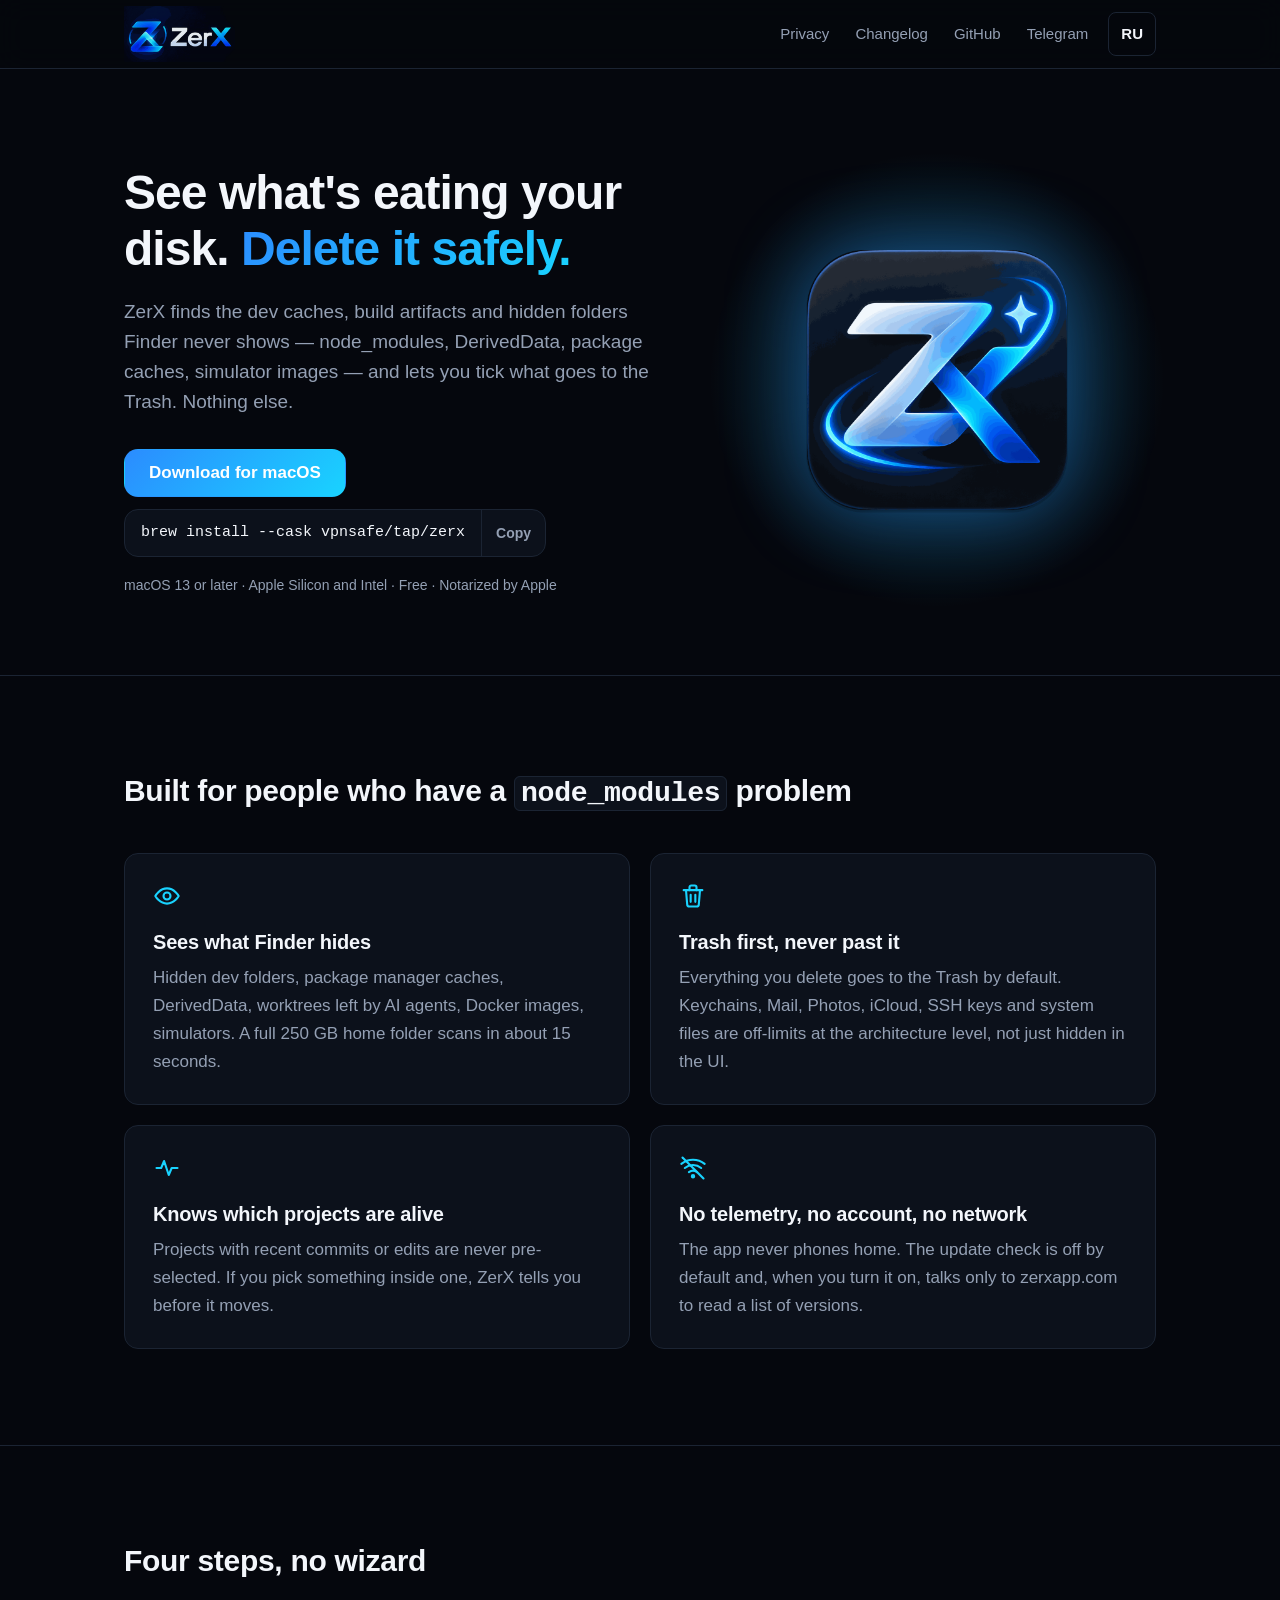
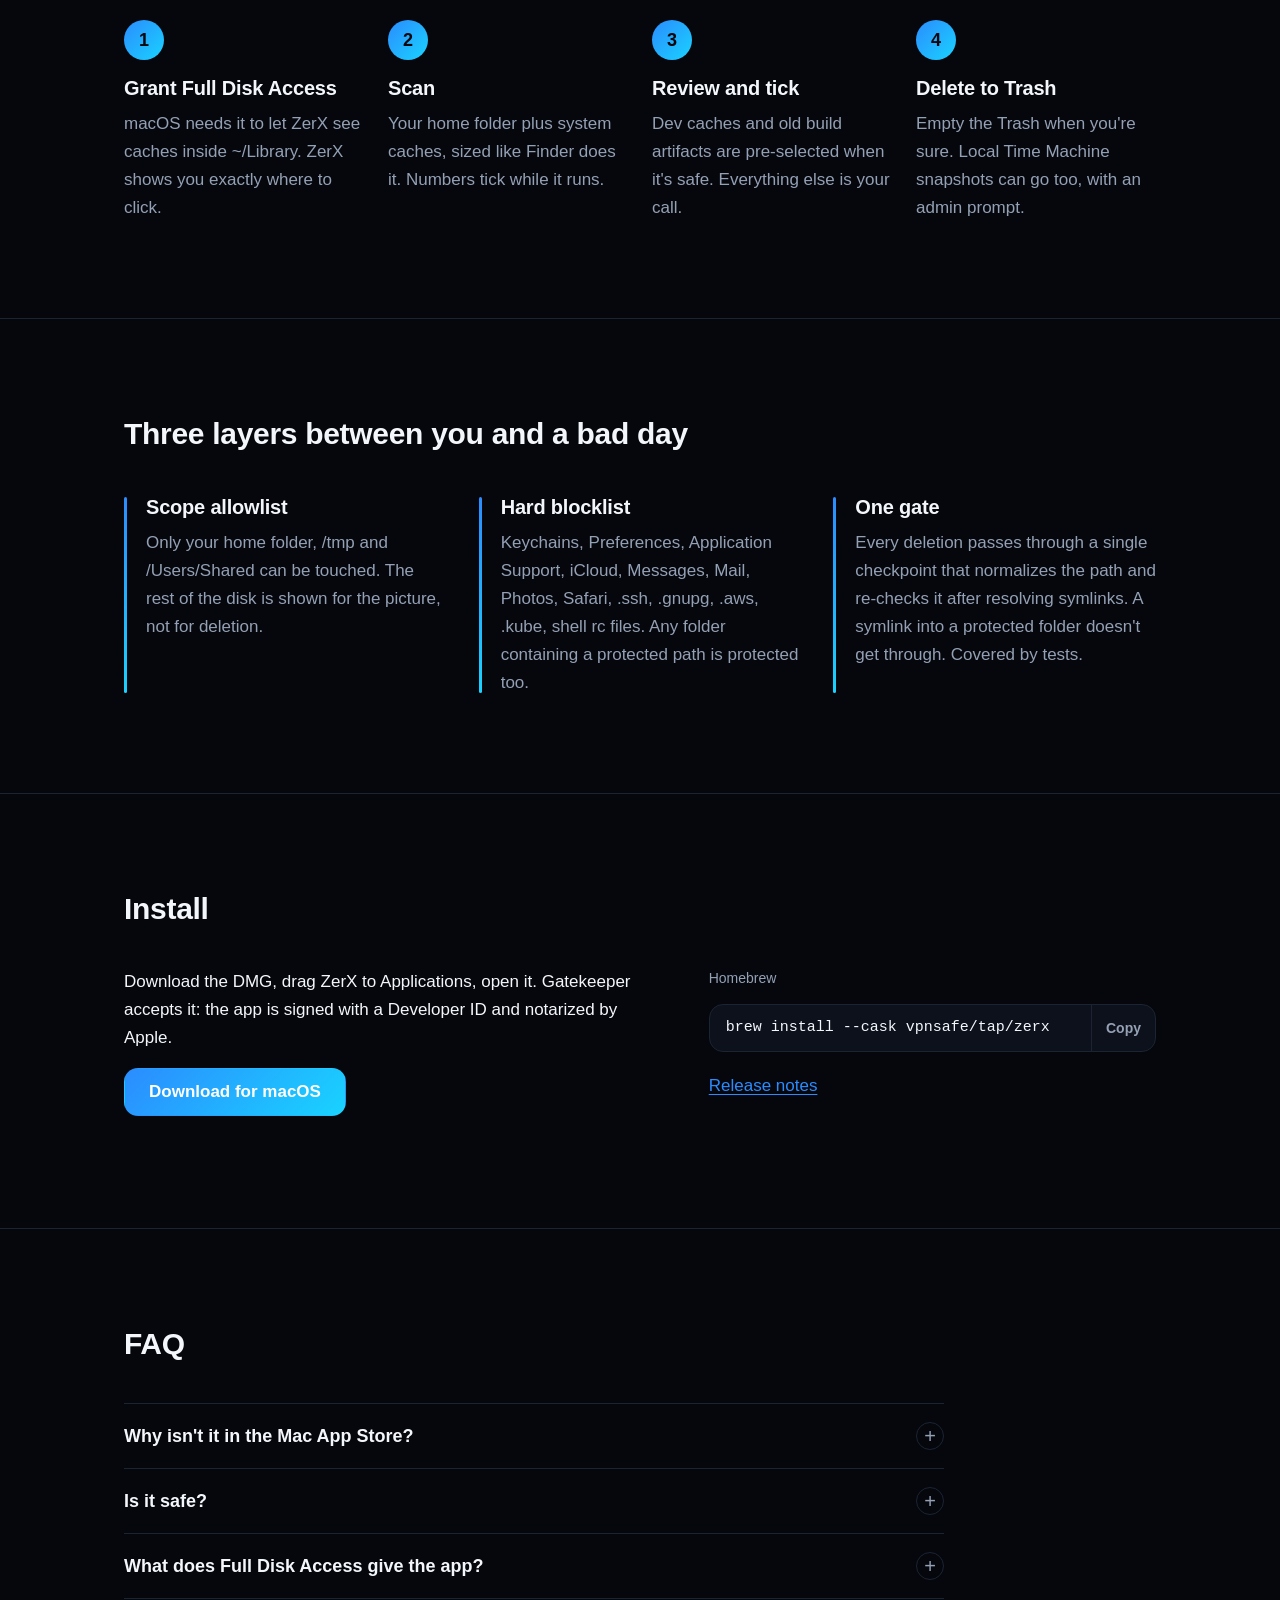
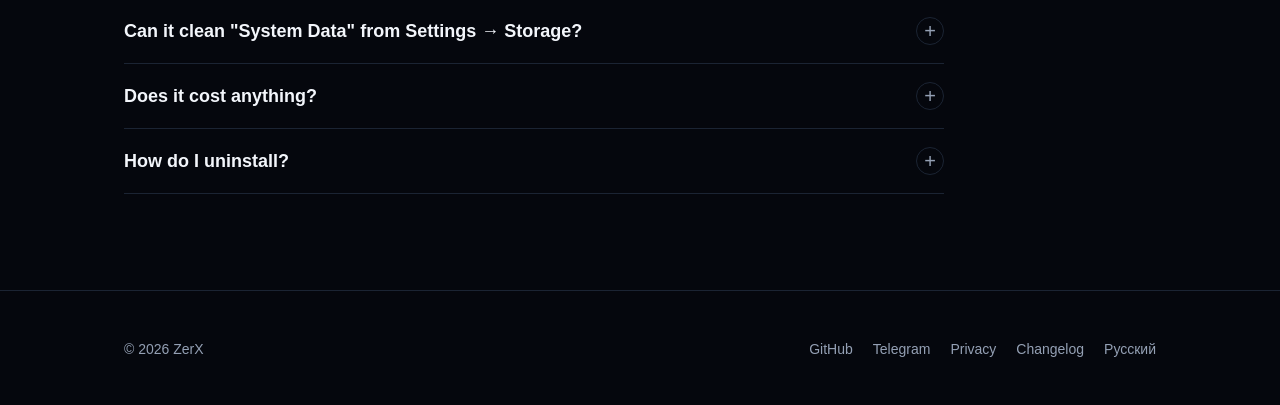
==== index.html @ 390e7503 "site: v1 skeleton per docs/TZ-site.md EN and RU home and privacy pages, changelog, download redirect" ====
<!DOCTYPE html>
<html lang="en">
<head>
<meta charset="utf-8">
<meta name="viewport" content="width=device-width, initial-scale=1">
<meta http-equiv="Content-Security-Policy" content="default-src 'self'; img-src 'self' data:; style-src 'self'; script-src 'self'; object-src 'none'; base-uri 'self'; form-action 'none'">
<title>ZerX — see what's eating your Mac's disk, delete it safely</title>
<meta name="description" content="ZerX finds the dev caches, build artifacts and hidden folders Finder never shows, and lets you tick what goes to the Trash. No telemetry, no account, no network.">
<link rel="canonical" href="https://zerxapp.com/">
<link rel="alternate" hreflang="en" href="https://zerxapp.com/">
<link rel="alternate" hreflang="ru" href="https://zerxapp.com/ru/">
<link rel="alternate" hreflang="x-default" href="https://zerxapp.com/">
<meta property="og:type" content="website">
<meta property="og:site_name" content="ZerX">
<meta property="og:title" content="ZerX — see what's eating your Mac's disk, delete it safely">
<meta property="og:description" content="ZerX finds the dev caches, build artifacts and hidden folders Finder never shows, and lets you tick what goes to the Trash. No telemetry, no account, no network.">
<meta property="og:url" content="https://zerxapp.com/">
<meta property="og:image" content="https://zerxapp.com/assets/og.png">
<meta property="og:image:width" content="1200">
<meta property="og:image:height" content="630">
<meta property="og:image:alt" content="ZerX app icon and the words: See what's eating your disk. Delete it safely.">
<meta property="og:locale" content="en_US">
<meta property="og:locale:alternate" content="ru_RU">
<meta name="twitter:card" content="summary_large_image">
<meta name="twitter:title" content="ZerX — see what's eating your Mac's disk, delete it safely">
<meta name="twitter:description" content="ZerX finds the dev caches, build artifacts and hidden folders Finder never shows, and lets you tick what goes to the Trash. No telemetry, no account, no network.">
<meta name="twitter:image" content="https://zerxapp.com/assets/og.png">
<meta name="theme-color" content="#05070D">
<meta name="color-scheme" content="dark">
<link rel="icon" href="/favicon.ico" sizes="32x32">
<link rel="icon" type="image/png" sizes="32x32" href="/favicon-32.png">
<link rel="icon" type="image/png" sizes="16x16" href="/favicon-16.png">
<link rel="apple-touch-icon" href="/apple-touch-icon.png">
<link rel="stylesheet" href="/assets/style.css">
<script src="/assets/site.js" defer></script>
</head>
<body>
<a class="skip" href="#main">Skip to content</a>

<header class="site-header">
  <div class="container nav-wrap">
    <a class="brand" href="/" aria-label="ZerX home"><img src="/assets/logo.png" width="111" height="56" alt="ZerX"></a>
    <nav class="site-nav" aria-label="Site">
      <ul>
        <li><a href="/privacy/">Privacy</a></li>
        <li><a href="/changelog/">Changelog</a></li>
        <li><a href="https://github.com/VPNsafe/zerx">GitHub</a></li>
        <li><a href="https://t.me/ZerXapp">Telegram</a></li>
        <li><a class="lang" href="/ru/" hreflang="ru" lang="ru">RU</a></li>
      </ul>
    </nav>
  </div>
</header>

<main id="main">

  <section class="hero" aria-labelledby="hero-title">
    <div class="container">
      <div class="hero-grid">
        <div class="hero-copy">
          <h1 id="hero-title">See what's eating your disk. <span class="grad">Delete it safely.</span></h1>
          <p class="sub">ZerX finds the dev caches, build artifacts and hidden folders Finder never shows — node_modules, DerivedData, package caches, simulator images — and lets you tick what goes to the Trash. Nothing else.</p>
          <div class="hero-cta">
            <a class="btn btn-primary" href="/download/">Download for macOS</a>
            <div class="code">
              <pre><code>brew install --cask vpnsafe/tap/zerx</code></pre>
              <button type="button" class="copy" data-copy="brew install --cask vpnsafe/tap/zerx" data-done="Copied" aria-label="Copy the Homebrew command">Copy</button>
            </div>
          </div>
          <p class="caption hero-note">macOS 13 or later · Apple Silicon and Intel · Free · Notarized by Apple</p>
        </div>
        <div class="hero-art">
          <img src="/assets/icon-1024.png" width="320" height="320" fetchpriority="high" alt="ZerX app icon">
        </div>
      </div>
      <figure id="screenshot" hidden>
        <!-- site-dev: when assets/screenshot-overview@2x.png arrives, replace this comment with
             <img src="/assets/screenshot-overview@2x.png" width="1280" height="800" alt="ZerX Overview screen: a bar of what takes up the disk and a list of dev caches ready to be ticked" loading="lazy">
             and remove the hidden attribute from the figure. -->
        <figcaption class="caption">Overview: what takes up the disk and what is safe to remove.</figcaption>
      </figure>
    </div>
  </section>

  <section class="section" id="features" aria-labelledby="features-title">
    <div class="container">
      <h2 id="features-title">Built for people who have a <code>node_modules</code> problem</h2>
      <ul class="cards">
        <li class="card">
          <svg viewBox="0 0 24 24" fill="none" stroke="currentColor" stroke-width="1.8" stroke-linecap="round" stroke-linejoin="round" aria-hidden="true" focusable="false"><path d="M2 12s3.5-6.5 10-6.5S22 12 22 12s-3.5 6.5-10 6.5S2 12 2 12Z"/><circle cx="12" cy="12" r="3"/></svg>
          <h3>Sees what Finder hides</h3>
          <p>Hidden dev folders, package manager caches, DerivedData, worktrees left by AI agents, Docker images, simulators. A full 250 GB home folder scans in about 15 seconds.</p>
        </li>
        <li class="card">
          <svg viewBox="0 0 24 24" fill="none" stroke="currentColor" stroke-width="1.8" stroke-linecap="round" stroke-linejoin="round" aria-hidden="true" focusable="false"><path d="M4 7h16"/><path d="M9 7V4.5A1.5 1.5 0 0 1 10.5 3h3A1.5 1.5 0 0 1 15 4.5V7"/><path d="M6 7l1 12a2 2 0 0 0 2 2h6a2 2 0 0 0 2-2l1-12"/><path d="M10 11v6M14 11v6"/></svg>
          <h3>Trash first, never past it</h3>
          <p>Everything you delete goes to the Trash by default. Keychains, Mail, Photos, iCloud, SSH keys and system files are off-limits at the architecture level, not just hidden in the UI.</p>
        </li>
        <li class="card">
          <svg viewBox="0 0 24 24" fill="none" stroke="currentColor" stroke-width="1.8" stroke-linecap="round" stroke-linejoin="round" aria-hidden="true" focusable="false"><path d="M3 12h4l2.5-6 4 12 2.5-6h5"/></svg>
          <h3>Knows which projects are alive</h3>
          <p>Projects with recent commits or edits are never pre-selected. If you pick something inside one, ZerX tells you before it moves.</p>
        </li>
        <li class="card">
          <svg viewBox="0 0 24 24" fill="none" stroke="currentColor" stroke-width="1.8" stroke-linecap="round" stroke-linejoin="round" aria-hidden="true" focusable="false"><path d="M2 8.5a16 16 0 0 1 20 0"/><path d="M5 12a11 11 0 0 1 14 0"/><path d="M8.5 15.5a6 6 0 0 1 7 0"/><circle cx="12" cy="19" r="1"/><path d="M3 3l18 18"/></svg>
          <h3>No telemetry, no account, no network</h3>
          <p>The app never phones home. The update check is off by default and, when you turn it on, talks only to zerxapp.com to read a list of versions.</p>
        </li>
      </ul>
    </div>
  </section>

  <section class="section" id="how" aria-labelledby="how-title">
    <div class="container">
      <h2 id="how-title">Four steps, no wizard</h2>
      <ol class="steps">
        <li>
          <h3>Grant Full Disk Access</h3>
          <p>macOS needs it to let ZerX see caches inside ~/Library. ZerX shows you exactly where to click.</p>
        </li>
        <li>
          <h3>Scan</h3>
          <p>Your home folder plus system caches, sized like Finder does it. Numbers tick while it runs.</p>
        </li>
        <li>
          <h3>Review and tick</h3>
          <p>Dev caches and old build artifacts are pre-selected when it's safe. Everything else is your call.</p>
        </li>
        <li>
          <h3>Delete to Trash</h3>
          <p>Empty the Trash when you're sure. Local Time Machine snapshots can go too, with an admin prompt.</p>
        </li>
      </ol>
    </div>
  </section>

  <section class="section" id="safety" aria-labelledby="safety-title">
    <div class="container">
      <h2 id="safety-title">Three layers between you and a bad day</h2>
      <ul class="layers">
        <li>
          <h3>Scope allowlist</h3>
          <p>Only your home folder, /tmp and /Users/Shared can be touched. The rest of the disk is shown for the picture, not for deletion.</p>
        </li>
        <li>
          <h3>Hard blocklist</h3>
          <p>Keychains, Preferences, Application Support, iCloud, Messages, Mail, Photos, Safari, .ssh, .gnupg, .aws, .kube, shell rc files. Any folder containing a protected path is protected too.</p>
        </li>
        <li>
          <h3>One gate</h3>
          <p>Every deletion passes through a single checkpoint that normalizes the path and re-checks it after resolving symlinks. A symlink into a protected folder doesn't get through. Covered by tests.</p>
        </li>
      </ul>
    </div>
  </section>

  <section class="section" id="install" aria-labelledby="install-title">
    <div class="container">
      <h2 id="install-title">Install</h2>
      <div class="install-grid">
        <div>
          <p>Download the DMG, drag ZerX to Applications, open it. Gatekeeper accepts it: the app is signed with a Developer ID and notarized by Apple.</p>
          <p><a class="btn btn-primary" href="/download/">Download for macOS</a></p>
        </div>
        <div>
          <p class="caption">Homebrew</p>
          <div class="code">
            <pre><code>brew install --cask vpnsafe/tap/zerx</code></pre>
            <button type="button" class="copy" data-copy="brew install --cask vpnsafe/tap/zerx" data-done="Copied" aria-label="Copy the Homebrew command">Copy</button>
          </div>
          <p class="more"><a href="/changelog/">Release notes</a></p>
        </div>
      </div>
    </div>
  </section>

  <section class="section" id="faq" aria-labelledby="faq-title">
    <div class="container">
      <h2 id="faq-title">FAQ</h2>
      <div class="faq">
        <details>
          <summary>Why isn't it in the Mac App Store?</summary>
          <p>App Store apps run in a sandbox and can't scan or delete across your home folder. ZerX needs Full Disk Access to do its job, so it's distributed directly, signed and notarized by Apple.</p>
        </details>
        <details>
          <summary>Is it safe?</summary>
          <p>Deletion goes to the Trash by default. Personal data and system files are on a blocklist that the deletion layer enforces, and that layer is covered by tests. The source is on GitHub if you want to check.</p>
        </details>
        <details>
          <summary>What does Full Disk Access give the app?</summary>
          <p>Permission to read the folders macOS otherwise hides from apps, such as caches inside ~/Library. ZerX only deletes what you tick.</p>
        </details>
        <details>
          <summary>Can it clean "System Data" from Settings → Storage?</summary>
          <p>It shows what's inside that number — caches, logs, local Time Machine snapshots — and lets you remove the parts that are safe to remove.</p>
        </details>
        <details>
          <summary>Does it cost anything?</summary>
          <p>No. ZerX is free.</p>
        </details>
        <details>
          <summary>How do I uninstall?</summary>
          <p>Drag ZerX.app to the Trash. With Homebrew: <code>brew uninstall --cask --zap zerx</code>.</p>
        </details>
      </div>
    </div>
  </section>

</main>

<footer class="site-footer">
  <div class="container footer-wrap">
    <p>© 2026 ZerX</p>
    <nav aria-label="Footer">
      <ul>
        <li><a href="https://github.com/VPNsafe/zerx">GitHub</a></li>
        <li><a href="https://t.me/ZerXapp">Telegram</a></li>
        <li><a href="/privacy/">Privacy</a></li>
        <li><a href="/changelog/">Changelog</a></li>
        <li><a href="/ru/" hreflang="ru" lang="ru">Русский</a></li>
      </ul>
    </nav>
  </div>
</footer>
</body>
</html>
---- assets/style.css ----
/* ZerX website. Single stylesheet, no build step. Palette and sizes: docs/TZ-site.md §6. */

:root {
  --bg: #05070D;
  --surface: #0C111B;
  --border: #1B2433;
  --text: #F3F6FB;
  --muted: #94A0B4;
  --accent: #2B8CFF;
  --accent-2: #19D3FF;
  --gradient: linear-gradient(135deg, #2B8CFF 0%, #19D3FF 100%);
  --glow: 0 0 40px rgba(43, 140, 255, .35);
  --radius: 14px;
  --font: -apple-system, BlinkMacSystemFont, "SF Pro Text", "Segoe UI", Roboto, Helvetica, Arial, sans-serif;
  --mono: "SF Mono", Menlo, Consolas, monospace;
  --container: 1080px;
  --section: 96px;
  color-scheme: dark;
}

*, *::before, *::after { box-sizing: border-box; }

html {
  background: var(--bg);
  overflow-x: clip;
  -webkit-text-size-adjust: 100%;
  scroll-behavior: smooth;
}

body {
  margin: 0;
  background: var(--bg);
  color: var(--text);
  font: 400 17px/28px var(--font);
}

[hidden] { display: none !important; }

img { max-width: 100%; height: auto; display: block; }

a { color: var(--accent); text-decoration-thickness: 1px; text-underline-offset: 3px; }
a:hover { color: var(--accent-2); }

:focus-visible { outline: 2px solid var(--accent-2); outline-offset: 3px; }
:focus:not(:focus-visible) { outline: none; }

h1, h2, h3 { margin: 0; font-weight: 700; letter-spacing: -0.01em; text-wrap: balance; }
h1 { font-size: 48px; line-height: 56px; letter-spacing: -0.02em; }
h2 { font-size: 30px; line-height: 38px; }
h3 { font-size: 20px; line-height: 28px; font-weight: 600; }
p { margin: 0 0 16px; }
code { font-family: var(--mono); font-size: .94em; }
p code, li code, h2 code { background: var(--surface); border: 1px solid var(--border); border-radius: 6px; padding: 1px 6px; }

.container { max-width: var(--container); margin: 0 auto; padding: 0 24px; }
.muted { color: var(--muted); }
.caption { font-size: 14px; line-height: 20px; color: var(--muted); }
.grad {
  background: var(--gradient);
  -webkit-background-clip: text;
  background-clip: text;
  color: transparent;
}

/* Skip link and visually hidden helper */
.skip {
  position: absolute; left: 16px; top: -100px; z-index: 100;
  padding: 10px 16px; border-radius: 8px;
  background: var(--text); color: var(--bg); font-weight: 600; text-decoration: none;
}
.skip:focus { top: 16px; }
.vh {
  position: absolute; width: 1px; height: 1px; margin: -1px; padding: 0; border: 0;
  overflow: hidden; clip: rect(0 0 0 0); clip-path: inset(50%); white-space: nowrap;
}

/* Header */
.site-header {
  position: sticky; top: 0; z-index: 10;
  border-bottom: 1px solid var(--border);
  background: rgba(5, 7, 13, .86);
  -webkit-backdrop-filter: blur(14px);
  backdrop-filter: blur(14px);
}
.nav-wrap {
  display: flex; align-items: center; justify-content: space-between; gap: 8px 16px; flex-wrap: wrap;
  min-height: 68px; padding-top: 6px; padding-bottom: 6px;
}
.brand { display: inline-flex; align-items: center; min-height: 44px; }
.brand img { width: 111px; height: 56px; }
.site-nav ul { list-style: none; margin: 0; padding: 0; display: flex; flex-wrap: wrap; gap: 0 2px; }
.site-nav a {
  display: inline-flex; align-items: center; min-height: 44px; padding: 0 12px;
  border-radius: 8px; color: var(--muted); font-size: 15px; text-decoration: none;
}
.site-nav a:hover { color: var(--text); }
.site-nav .lang { margin-left: 6px; border: 1px solid var(--border); color: var(--text); font-weight: 600; }
.site-nav .lang:hover { border-color: var(--accent); }

/* Buttons */
.btn {
  display: inline-flex; align-items: center; justify-content: center; gap: 8px;
  min-height: 48px; padding: 0 24px; border-radius: var(--radius); border: 1px solid transparent;
  font: 600 17px/24px var(--font); text-decoration: none; white-space: nowrap;
  transition: box-shadow .2s ease, transform .2s ease, border-color .2s ease;
}
.btn-primary { background: var(--gradient); color: #fff; }
.btn-primary:hover { color: #fff; box-shadow: var(--glow); transform: translateY(-1px); }
.btn-secondary { background: var(--surface); border-color: var(--border); color: var(--text); }
.btn-secondary:hover { color: var(--text); border-color: var(--accent); }

/* Code block with optional Copy button (button appears only when JS is running) */
.code {
  display: flex; align-items: stretch; min-width: 0; max-width: 100%;
  background: var(--surface); border: 1px solid var(--border); border-radius: var(--radius); overflow: hidden;
}
.code pre {
  flex: 1 1 auto; min-width: 0; margin: 0; padding: 11px 16px;
  overflow-x: auto; white-space: pre; font: 15px/24px var(--mono);
}
.code code { font: inherit; }
.copy { display: none; }
.js .copy {
  display: inline-flex; align-items: center; flex: 0 0 auto; min-width: 44px; padding: 0 14px;
  border: 0; border-left: 1px solid var(--border); background: transparent;
  color: var(--muted); font: 600 14px/20px var(--font); cursor: pointer;
}
.copy:hover { color: var(--text); background: rgba(43, 140, 255, .12); }
.copy.is-done { color: var(--accent-2); }

/* Hero */
.hero { position: relative; overflow: hidden; padding: 72px 0 64px; }
.hero-grid { display: grid; grid-template-columns: minmax(0, 1fr); gap: 40px; align-items: center; }
.hero-copy { min-width: 0; }
.hero h1 { margin-bottom: 20px; }
.hero .sub { font-size: 19px; line-height: 30px; color: var(--muted); max-width: 580px; margin-bottom: 32px; }
.hero-cta { display: flex; flex-wrap: wrap; gap: 12px; align-items: center; }
.hero-cta .code { flex: 0 1 auto; }
.hero-note { margin: 18px 0 0; }
.hero-art { position: relative; display: flex; justify-content: center; order: -1; }
.hero-art::before {
  content: ""; position: absolute; left: 50%; top: 50%; width: 460px; height: 460px;
  transform: translate(-50%, -50%);
  background: radial-gradient(circle, rgba(43, 140, 255, .38) 0%, rgba(25, 211, 255, .12) 42%, rgba(5, 7, 13, 0) 70%);
  pointer-events: none;
  animation: pulse 7s ease-in-out infinite;
}
.hero-art img {
  position: relative; width: 160px; height: 160px;
  filter: drop-shadow(0 0 40px rgba(43, 140, 255, .45));
}
@keyframes pulse {
  0%, 100% { opacity: .75; transform: translate(-50%, -50%) scale(1); }
  50% { opacity: 1; transform: translate(-50%, -50%) scale(1.08); }
}
#screenshot { margin: 56px 0 0; }
#screenshot img { border: 1px solid var(--border); border-radius: var(--radius); box-shadow: var(--glow); }
#screenshot figcaption { margin-top: 12px; }

/* Sections */
.section { padding: var(--section) 0; border-top: 1px solid var(--border); }
.section > .container > h2 { margin-bottom: 40px; max-width: 760px; }

.cards, .steps, .layers { list-style: none; margin: 0; padding: 0; display: grid; gap: 20px; grid-template-columns: minmax(0, 1fr); }
.cards > li, .steps > li, .layers > li { min-width: 0; }

.card { background: var(--surface); border: 1px solid var(--border); border-radius: var(--radius); padding: 28px; }
.card svg { display: block; width: 28px; height: 28px; margin-bottom: 18px; color: var(--accent-2); }
.card h3 { margin-bottom: 8px; }
.card p { margin: 0; color: var(--muted); }

.steps { counter-reset: step; gap: 28px 24px; }
.steps > li { counter-increment: step; }
.steps > li::before {
  content: counter(step);
  display: inline-flex; align-items: center; justify-content: center;
  width: 40px; height: 40px; border-radius: 50%;
  background: var(--gradient); color: var(--bg); font-weight: 700; font-size: 18px;
}
.steps h3 { margin: 14px 0 8px; }
.steps p { margin: 0; color: var(--muted); }

.layers > li { position: relative; padding-left: 22px; }
.layers > li::before {
  content: ""; position: absolute; left: 0; top: 4px; bottom: 4px; width: 3px; border-radius: 2px;
  background: var(--gradient);
}
.layers h3 { margin-bottom: 8px; }
.layers p { margin: 0; color: var(--muted); }

.install-grid { display: grid; grid-template-columns: minmax(0, 1fr); gap: 32px; align-items: start; }
.install-grid p { max-width: 620px; }
.install-grid .code { max-width: 520px; }
.install-grid .more { margin-top: 20px; }

/* FAQ */
.faq { border-top: 1px solid var(--border); max-width: 820px; }
.faq details { border-bottom: 1px solid var(--border); }
.faq summary {
  display: flex; justify-content: space-between; align-items: center; gap: 16px;
  min-height: 44px; padding: 18px 0; cursor: pointer; list-style: none;
  font-weight: 600; font-size: 18px; line-height: 28px;
}
.faq summary::-webkit-details-marker { display: none; }
.faq summary::after {
  content: "+"; flex: 0 0 auto; display: inline-flex; align-items: center; justify-content: center;
  width: 28px; height: 28px; border-radius: 50%; border: 1px solid var(--border);
  color: var(--muted); font-weight: 400; font-size: 20px; line-height: 1;
  transition: transform .2s ease;
}
.faq details[open] summary::after { transform: rotate(45deg); }
.faq details p { margin: 0 0 22px; color: var(--muted); max-width: 720px; }

/* Text pages: privacy, changelog */
.page { padding: 64px 0 var(--section); }
.prose { max-width: 720px; }
.prose h1 { margin-bottom: 8px; }
.prose .meta { margin-bottom: 40px; }
.prose h2 { font-size: 24px; line-height: 32px; margin: 40px 0 12px; }
.prose ul { padding-left: 22px; margin: 0 0 16px; }
.prose li { margin-bottom: 6px; }

/* Centered pages: 404, download */
.center { padding: 120px 0; text-align: center; }
.center h1 { margin-bottom: 16px; }
.center p { color: var(--muted); max-width: 520px; margin: 0 auto 16px; }
.center .actions { display: flex; flex-wrap: wrap; justify-content: center; gap: 12px; margin-top: 28px; }

/* Footer */
.site-footer { border-top: 1px solid var(--border); padding: 36px 0; color: var(--muted); font-size: 14px; line-height: 20px; }
.footer-wrap { display: flex; flex-wrap: wrap; justify-content: space-between; align-items: center; gap: 12px 24px; }
.site-footer p { margin: 0; }
.site-footer ul { list-style: none; margin: 0 -8px; padding: 0; display: flex; flex-wrap: wrap; gap: 0 4px; }
.site-footer a { display: inline-flex; align-items: center; min-height: 44px; padding: 0 8px; color: var(--muted); text-decoration: none; }
.site-footer a:hover { color: var(--text); }

/* Responsive */
@media (max-width: 767px) {
  :root { --section: 56px; }
  h1 { font-size: 34px; line-height: 40px; }
  h2 { font-size: 26px; line-height: 34px; }
  .hero { padding: 40px 0 48px; }
  .hero .sub { font-size: 17px; line-height: 28px; }
  .hero-cta .btn, .hero-cta .code { width: 100%; }
  .hero-art::before { width: 340px; height: 340px; }
}
@media (max-width: 599px) {
  .site-nav { width: 100%; }
  .site-nav ul { margin-left: -12px; }
}
@media (min-width: 768px) {
  .hero { padding: var(--section) 0 80px; }
  .hero-grid { grid-template-columns: minmax(0, 1.25fr) minmax(0, 1fr); gap: 48px; }
  .hero-art { order: 0; }
  .hero-art img { width: 320px; height: 320px; }
  .cards { grid-template-columns: repeat(2, minmax(0, 1fr)); }
  .steps { grid-template-columns: repeat(2, minmax(0, 1fr)); }
  .layers { grid-template-columns: repeat(3, minmax(0, 1fr)); gap: 32px; }
  .install-grid { grid-template-columns: minmax(0, 1.2fr) minmax(0, 1fr); gap: 48px; }
}
@media (min-width: 1080px) {
  .steps { grid-template-columns: repeat(4, minmax(0, 1fr)); }
}
@media (prefers-reduced-motion: reduce) {
  html { scroll-behavior: auto; }
  .hero-art::before { animation: none; }
  .btn, .faq summary::after, .copy { transition: none; }
  .btn-primary:hover { transform: none; }
}
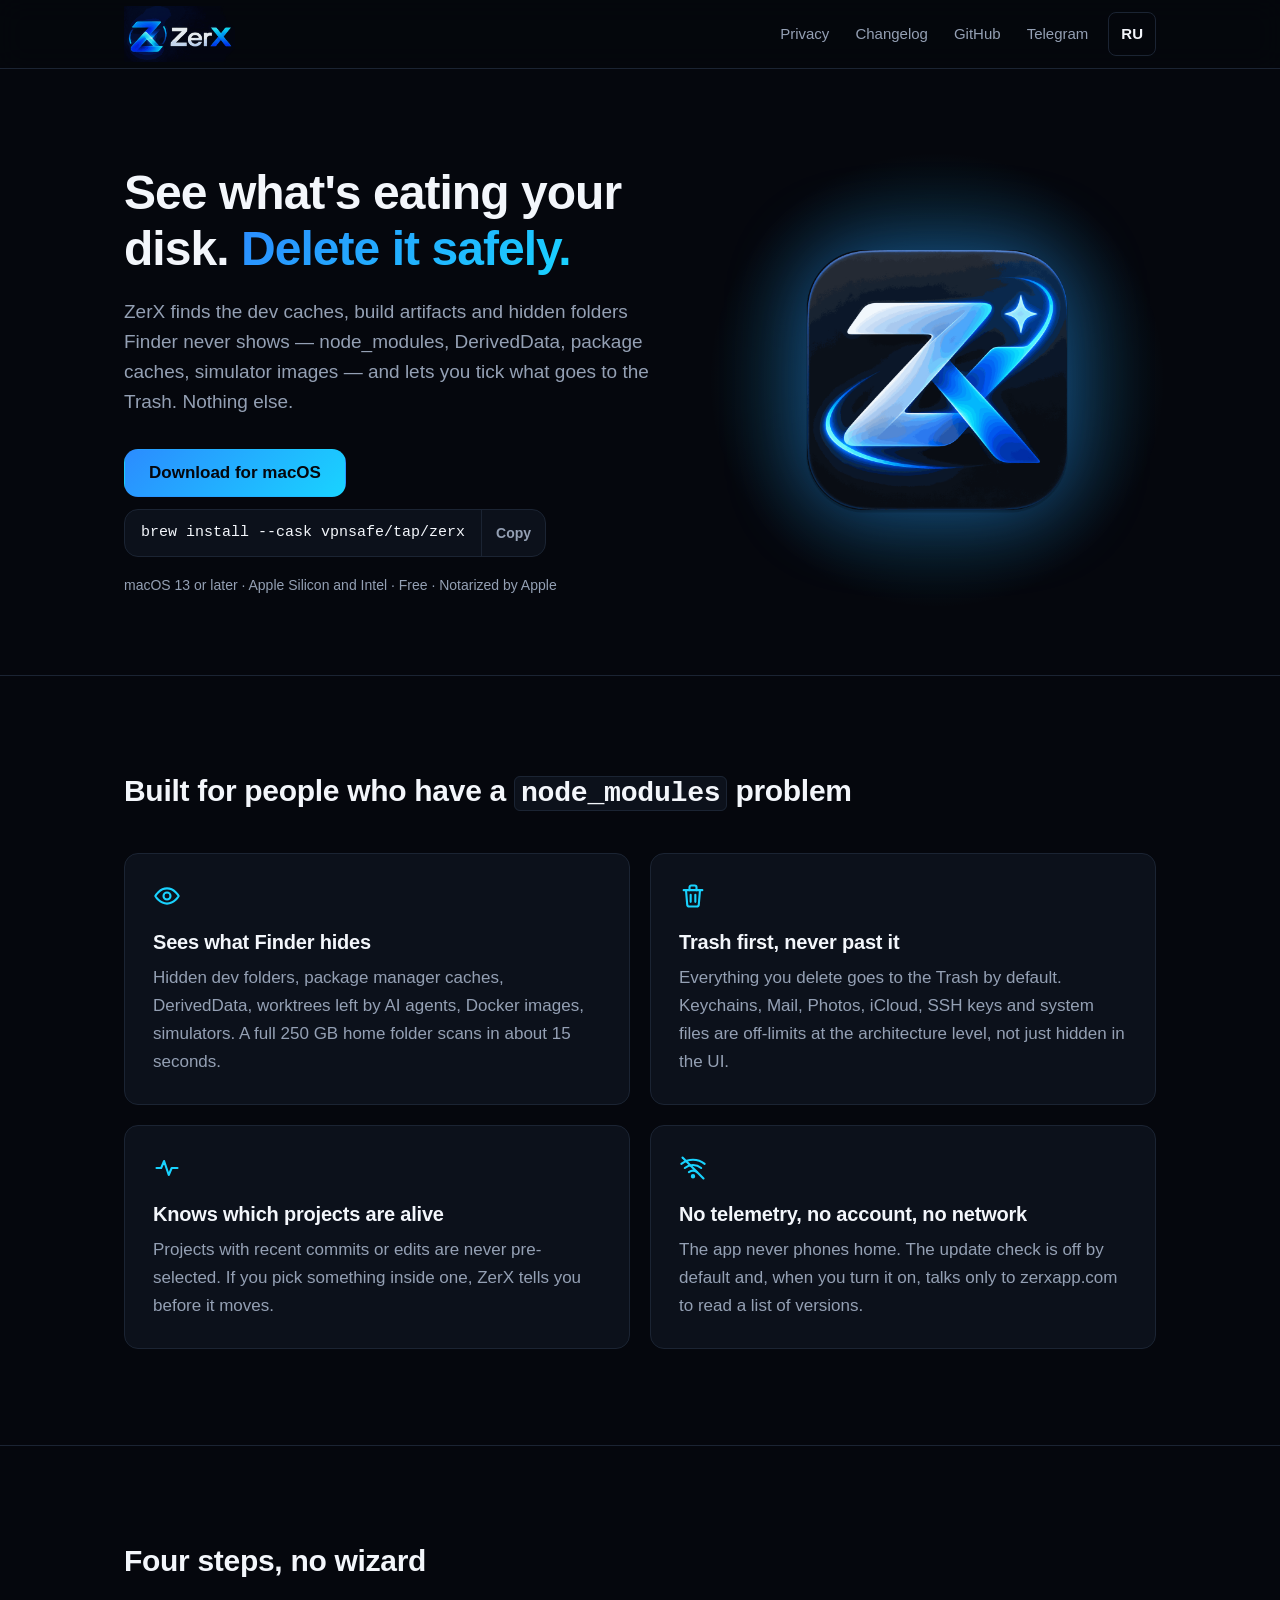
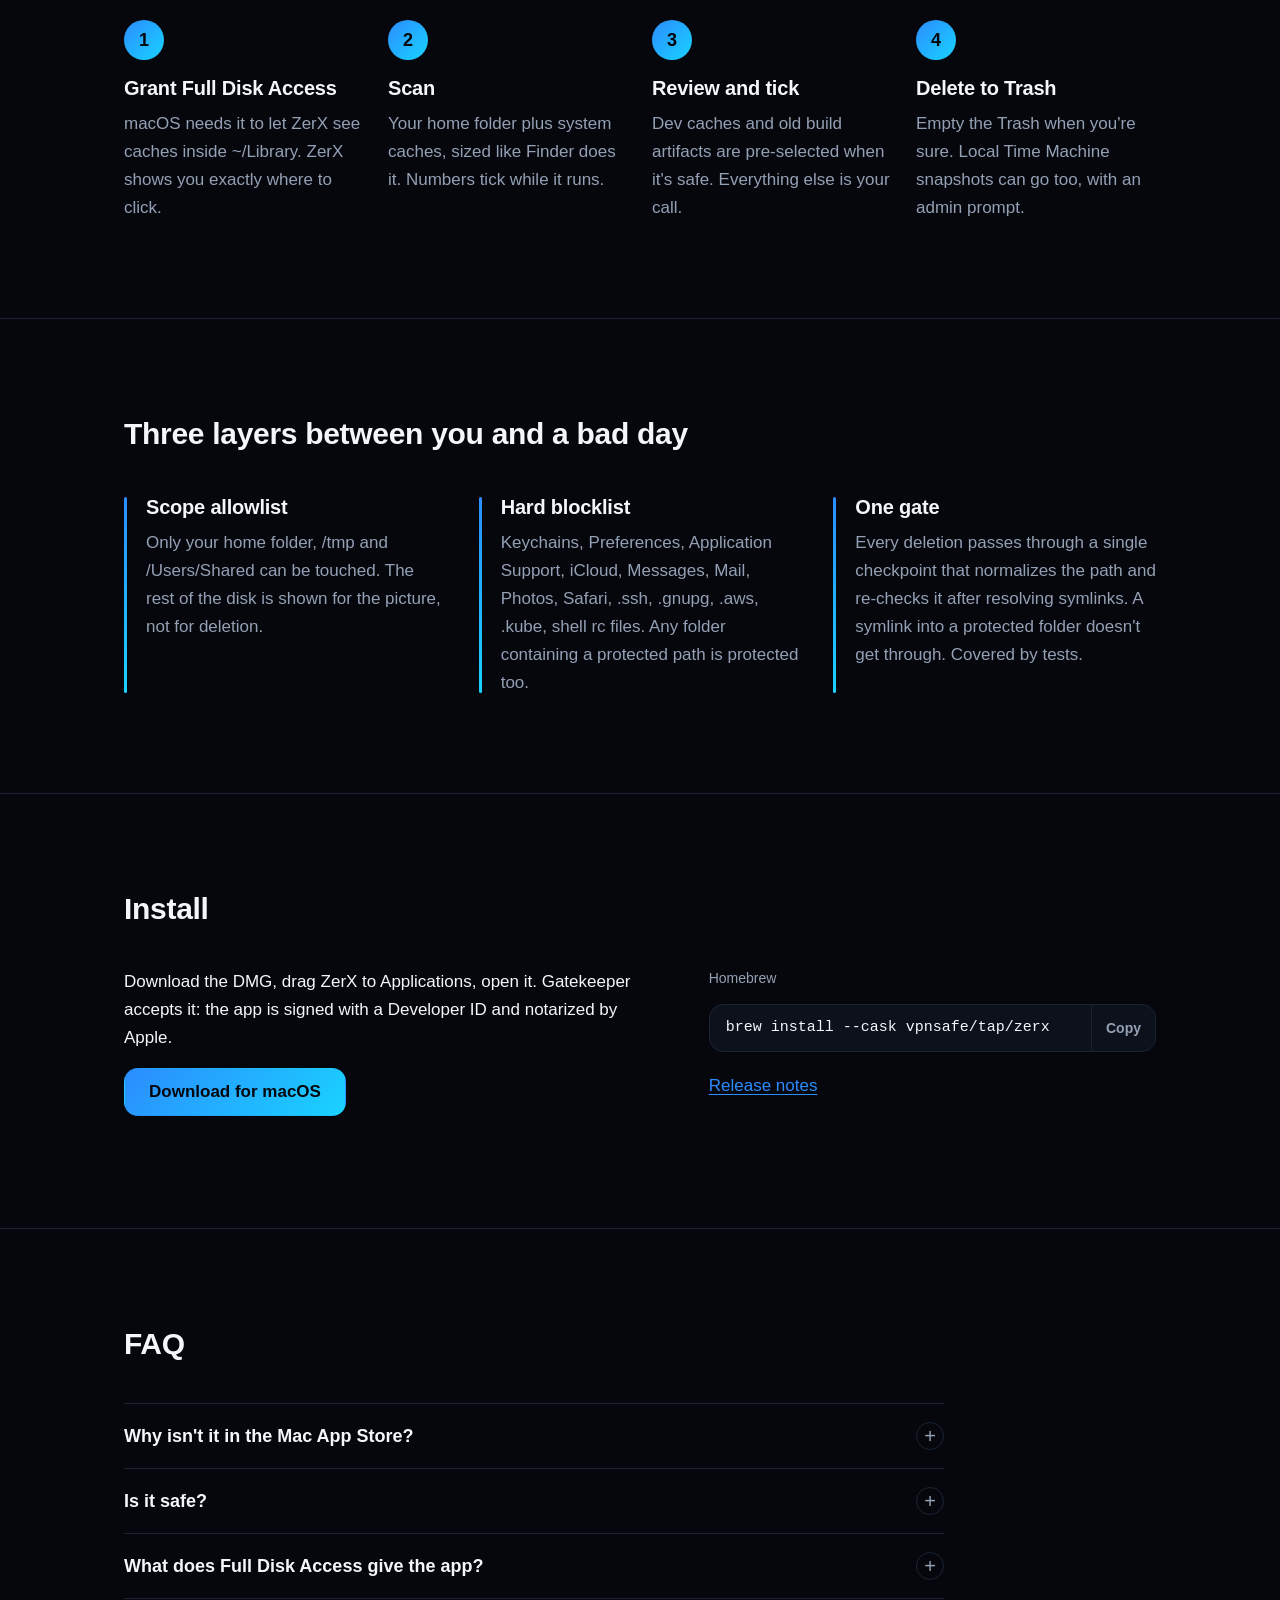
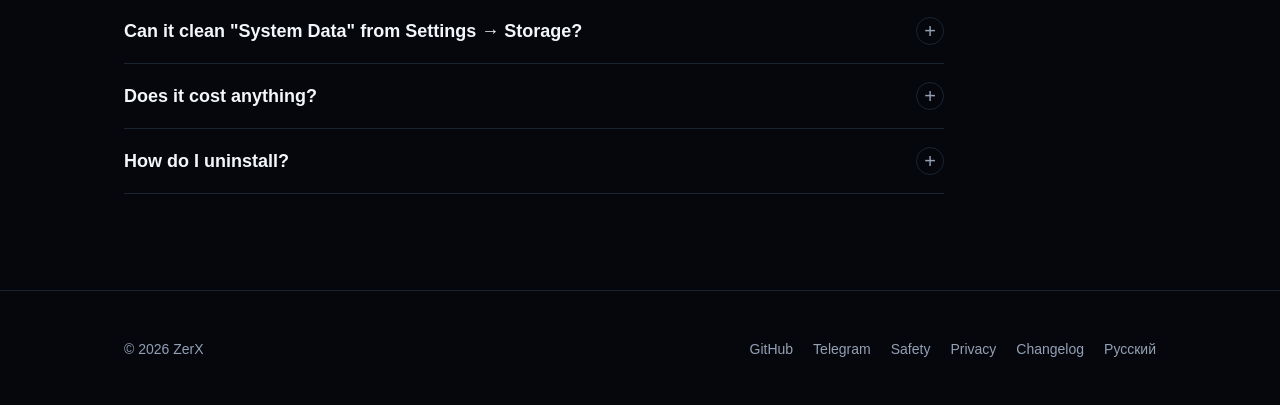
==== commit 870c1f55: "site: closed-source links, Safety page, FAQ and privacy per TZ-site 1.2 All GitHub links point at VP" ====
--- a/index.html
+++ b/index.html
@@ -44,7 +44,7 @@
       <ul>
         <li><a href="/privacy/">Privacy</a></li>
         <li><a href="/changelog/">Changelog</a></li>
-        <li><a href="https://github.com/VPNsafe/zerx">GitHub</a></li>
+        <li><a href="https://github.com/VPNsafe/zerx-releases">GitHub</a></li>
         <li><a href="https://t.me/ZerXapp">Telegram</a></li>
         <li><a class="lang" href="/ru/" hreflang="ru" lang="ru">RU</a></li>
       </ul>
@@ -184,7 +184,7 @@
         </details>
         <details>
           <summary>Is it safe?</summary>
-          <p>Deletion goes to the Trash by default. Personal data and system files are on a blocklist that the deletion layer enforces, and that layer is covered by tests. The source is on GitHub if you want to check.</p>
+          <p>Deletion goes to the Trash by default. Personal data and system files are on a blocklist that the deletion layer enforces, and that layer is covered by tests. The full list of protected folders is on the <a href="/safety/">Safety page</a>.</p>
         </details>
         <details>
           <summary>What does Full Disk Access give the app?</summary>
@@ -196,7 +196,7 @@
         </details>
         <details>
           <summary>Does it cost anything?</summary>
-          <p>No. ZerX is free.</p>
+          <p>ZerX 0.x is free.</p>
         </details>
         <details>
           <summary>How do I uninstall?</summary>
@@ -213,8 +213,9 @@
     <p>© 2026 ZerX</p>
     <nav aria-label="Footer">
       <ul>
-        <li><a href="https://github.com/VPNsafe/zerx">GitHub</a></li>
+        <li><a href="https://github.com/VPNsafe/zerx-releases">GitHub</a></li>
         <li><a href="https://t.me/ZerXapp">Telegram</a></li>
+        <li><a href="/safety/">Safety</a></li>
         <li><a href="/privacy/">Privacy</a></li>
         <li><a href="/changelog/">Changelog</a></li>
         <li><a href="/ru/" hreflang="ru" lang="ru">Русский</a></li>
--- a/assets/style.css
+++ b/assets/style.css
@@ -104,8 +104,8 @@
   font: 600 17px/24px var(--font); text-decoration: none; white-space: nowrap;
   transition: box-shadow .2s ease, transform .2s ease, border-color .2s ease;
 }
-.btn-primary { background: var(--gradient); color: #fff; }
-.btn-primary:hover { color: #fff; box-shadow: var(--glow); transform: translateY(-1px); }
+.btn-primary { background: var(--gradient); color: var(--bg); }
+.btn-primary:hover { color: var(--bg); box-shadow: var(--glow); transform: translateY(-1px); }
 .btn-secondary { background: var(--surface); border-color: var(--border); color: var(--text); }
 .btn-secondary:hover { color: var(--text); border-color: var(--accent); }
 
@@ -224,7 +224,7 @@
 .center { padding: 120px 0; text-align: center; }
 .center h1 { margin-bottom: 16px; }
 .center p { color: var(--muted); max-width: 520px; margin: 0 auto 16px; }
-.center .actions { display: flex; flex-wrap: wrap; justify-content: center; gap: 12px; margin-top: 28px; }
+.center .actions { display: flex; flex-wrap: wrap; justify-content: center; gap: 12px; margin: 28px 0; }
 
 /* Footer */
 .site-footer { border-top: 1px solid var(--border); padding: 36px 0; color: var(--muted); font-size: 14px; line-height: 20px; }
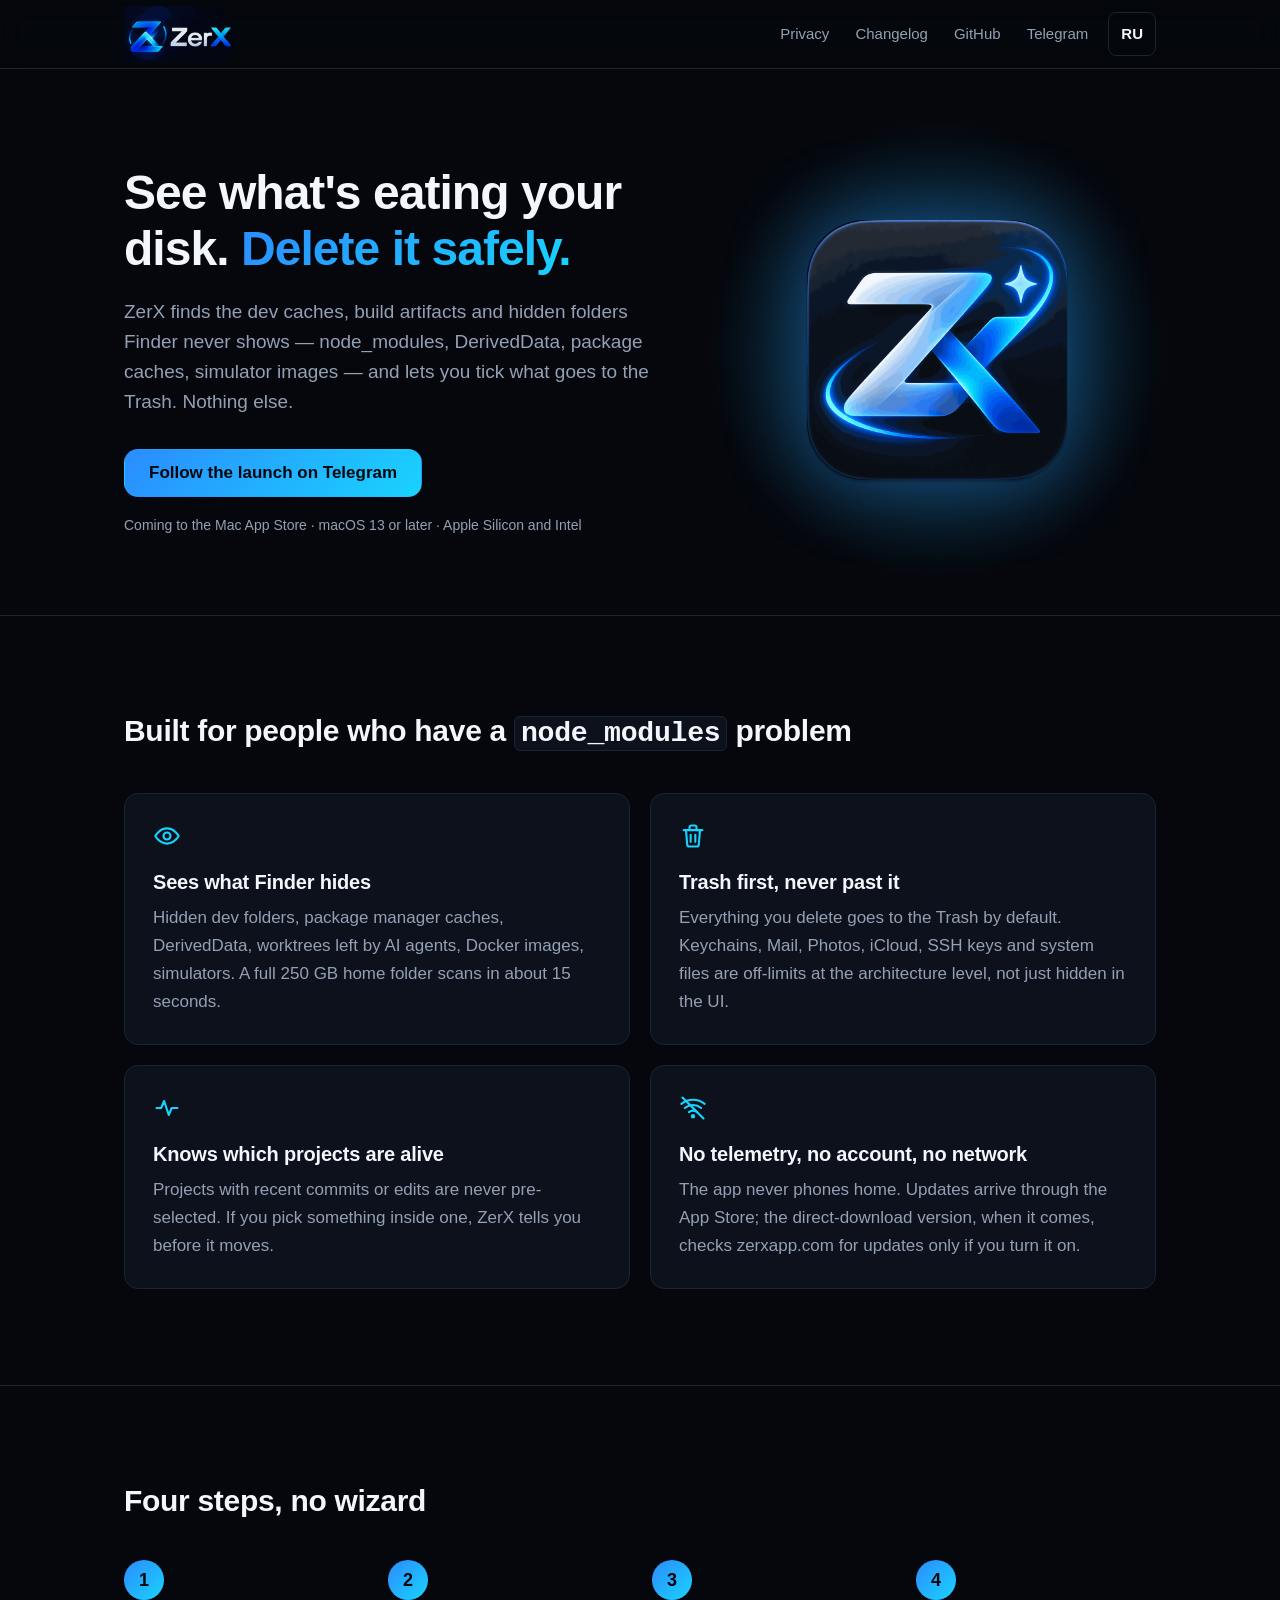
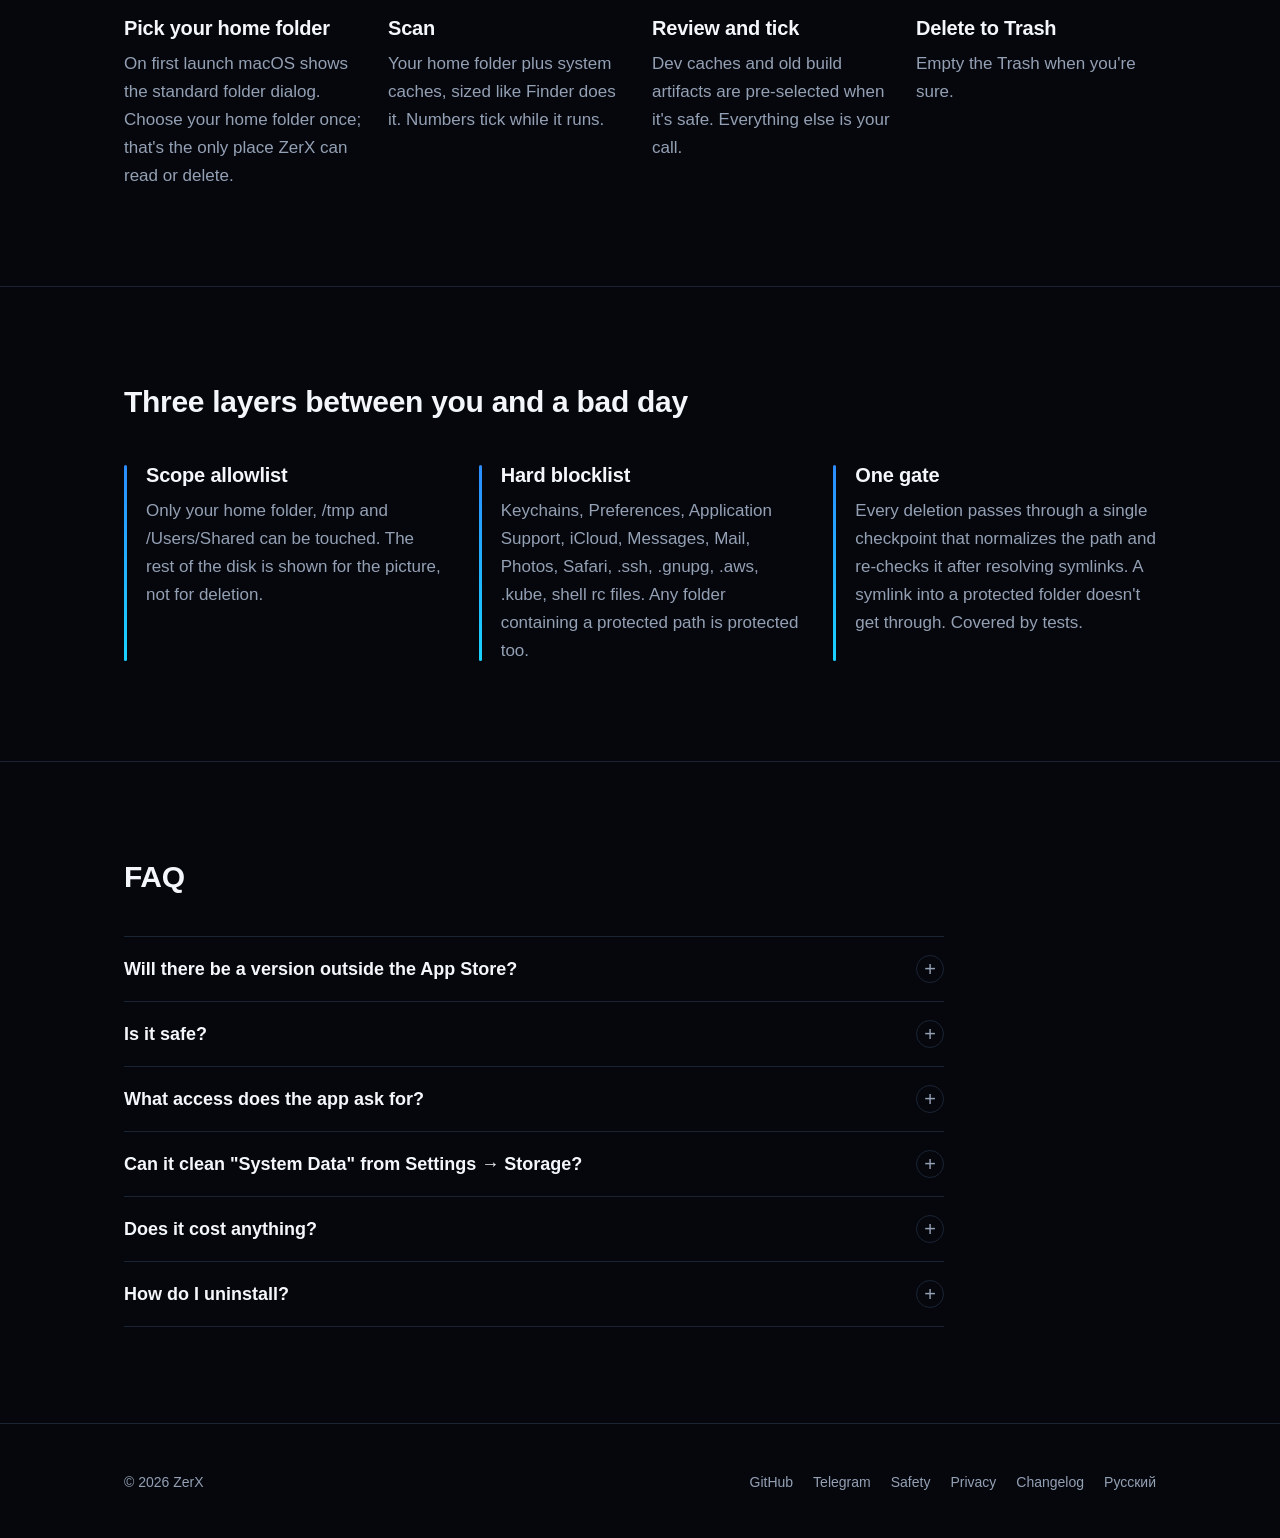
==== commit aa5032a7: "site: App Store first, pre-launch (TZ-site 1.3) Hero points at the Telegram channel with "Coming to " ====
--- a/index.html
+++ b/index.html
@@ -32,7 +32,6 @@
 <link rel="icon" type="image/png" sizes="16x16" href="/favicon-16.png">
 <link rel="apple-touch-icon" href="/apple-touch-icon.png">
 <link rel="stylesheet" href="/assets/style.css">
-<script src="/assets/site.js" defer></script>
 </head>
 <body>
 <a class="skip" href="#main">Skip to content</a>
@@ -61,13 +60,9 @@
           <h1 id="hero-title">See what's eating your disk. <span class="grad">Delete it safely.</span></h1>
           <p class="sub">ZerX finds the dev caches, build artifacts and hidden folders Finder never shows — node_modules, DerivedData, package caches, simulator images — and lets you tick what goes to the Trash. Nothing else.</p>
           <div class="hero-cta">
-            <a class="btn btn-primary" href="/download/">Download for macOS</a>
-            <div class="code">
-              <pre><code>brew install --cask vpnsafe/tap/zerx</code></pre>
-              <button type="button" class="copy" data-copy="brew install --cask vpnsafe/tap/zerx" data-done="Copied" aria-label="Copy the Homebrew command">Copy</button>
-            </div>
+            <a class="btn btn-primary" href="https://t.me/ZerXapp">Follow the launch on Telegram</a>
           </div>
-          <p class="caption hero-note">macOS 13 or later · Apple Silicon and Intel · Free · Notarized by Apple</p>
+          <p class="caption hero-note">Coming to the Mac App Store · macOS 13 or later · Apple Silicon and Intel</p>
         </div>
         <div class="hero-art">
           <img src="/assets/icon-1024.png" width="320" height="320" fetchpriority="high" alt="ZerX app icon">
@@ -104,7 +99,7 @@
         <li class="card">
           <svg viewBox="0 0 24 24" fill="none" stroke="currentColor" stroke-width="1.8" stroke-linecap="round" stroke-linejoin="round" aria-hidden="true" focusable="false"><path d="M2 8.5a16 16 0 0 1 20 0"/><path d="M5 12a11 11 0 0 1 14 0"/><path d="M8.5 15.5a6 6 0 0 1 7 0"/><circle cx="12" cy="19" r="1"/><path d="M3 3l18 18"/></svg>
           <h3>No telemetry, no account, no network</h3>
-          <p>The app never phones home. The update check is off by default and, when you turn it on, talks only to zerxapp.com to read a list of versions.</p>
+          <p>The app never phones home. Updates arrive through the App Store; the direct-download version, when it comes, checks zerxapp.com for updates only if you turn it on.</p>
         </li>
       </ul>
     </div>
@@ -115,8 +110,8 @@
       <h2 id="how-title">Four steps, no wizard</h2>
       <ol class="steps">
         <li>
-          <h3>Grant Full Disk Access</h3>
-          <p>macOS needs it to let ZerX see caches inside ~/Library. ZerX shows you exactly where to click.</p>
+          <h3>Pick your home folder</h3>
+          <p>On first launch macOS shows the standard folder dialog. Choose your home folder once; that's the only place ZerX can read or delete.</p>
         </li>
         <li>
           <h3>Scan</h3>
@@ -128,7 +123,7 @@
         </li>
         <li>
           <h3>Delete to Trash</h3>
-          <p>Empty the Trash when you're sure. Local Time Machine snapshots can go too, with an admin prompt.</p>
+          <p>Empty the Trash when you're sure.</p>
         </li>
       </ol>
     </div>
@@ -154,41 +149,21 @@
     </div>
   </section>
 
-  <section class="section" id="install" aria-labelledby="install-title">
-    <div class="container">
-      <h2 id="install-title">Install</h2>
-      <div class="install-grid">
-        <div>
-          <p>Download the DMG, drag ZerX to Applications, open it. Gatekeeper accepts it: the app is signed with a Developer ID and notarized by Apple.</p>
-          <p><a class="btn btn-primary" href="/download/">Download for macOS</a></p>
-        </div>
-        <div>
-          <p class="caption">Homebrew</p>
-          <div class="code">
-            <pre><code>brew install --cask vpnsafe/tap/zerx</code></pre>
-            <button type="button" class="copy" data-copy="brew install --cask vpnsafe/tap/zerx" data-done="Copied" aria-label="Copy the Homebrew command">Copy</button>
-          </div>
-          <p class="more"><a href="/changelog/">Release notes</a></p>
-        </div>
-      </div>
-    </div>
-  </section>
-
   <section class="section" id="faq" aria-labelledby="faq-title">
     <div class="container">
       <h2 id="faq-title">FAQ</h2>
       <div class="faq">
         <details>
-          <summary>Why isn't it in the Mac App Store?</summary>
-          <p>App Store apps run in a sandbox and can't scan or delete across your home folder. ZerX needs Full Disk Access to do its job, so it's distributed directly, signed and notarized by Apple.</p>
+          <summary>Will there be a version outside the App Store?</summary>
+          <p>Yes, later. A direct download signed and notarized by Apple is planned after the App Store release, with extras that need Full Disk Access, such as deleting local Time Machine snapshots.</p>
         </details>
         <details>
           <summary>Is it safe?</summary>
           <p>Deletion goes to the Trash by default. Personal data and system files are on a blocklist that the deletion layer enforces, and that layer is covered by tests. The full list of protected folders is on the <a href="/safety/">Safety page</a>.</p>
         </details>
         <details>
-          <summary>What does Full Disk Access give the app?</summary>
-          <p>Permission to read the folders macOS otherwise hides from apps, such as caches inside ~/Library. ZerX only deletes what you tick.</p>
+          <summary>What access does the app ask for?</summary>
+          <p>On first launch ZerX asks you to pick your home folder in the standard macOS dialog. That's the only folder it can read or delete in. Nothing it reads leaves your Mac.</p>
         </details>
         <details>
           <summary>Can it clean "System Data" from Settings → Storage?</summary>
@@ -200,7 +175,7 @@
         </details>
         <details>
           <summary>How do I uninstall?</summary>
-          <p>Drag ZerX.app to the Trash. With Homebrew: <code>brew uninstall --cask --zap zerx</code>.</p>
+          <p>Drag ZerX.app to the Trash, or delete it from Launchpad.</p>
         </details>
       </div>
     </div>
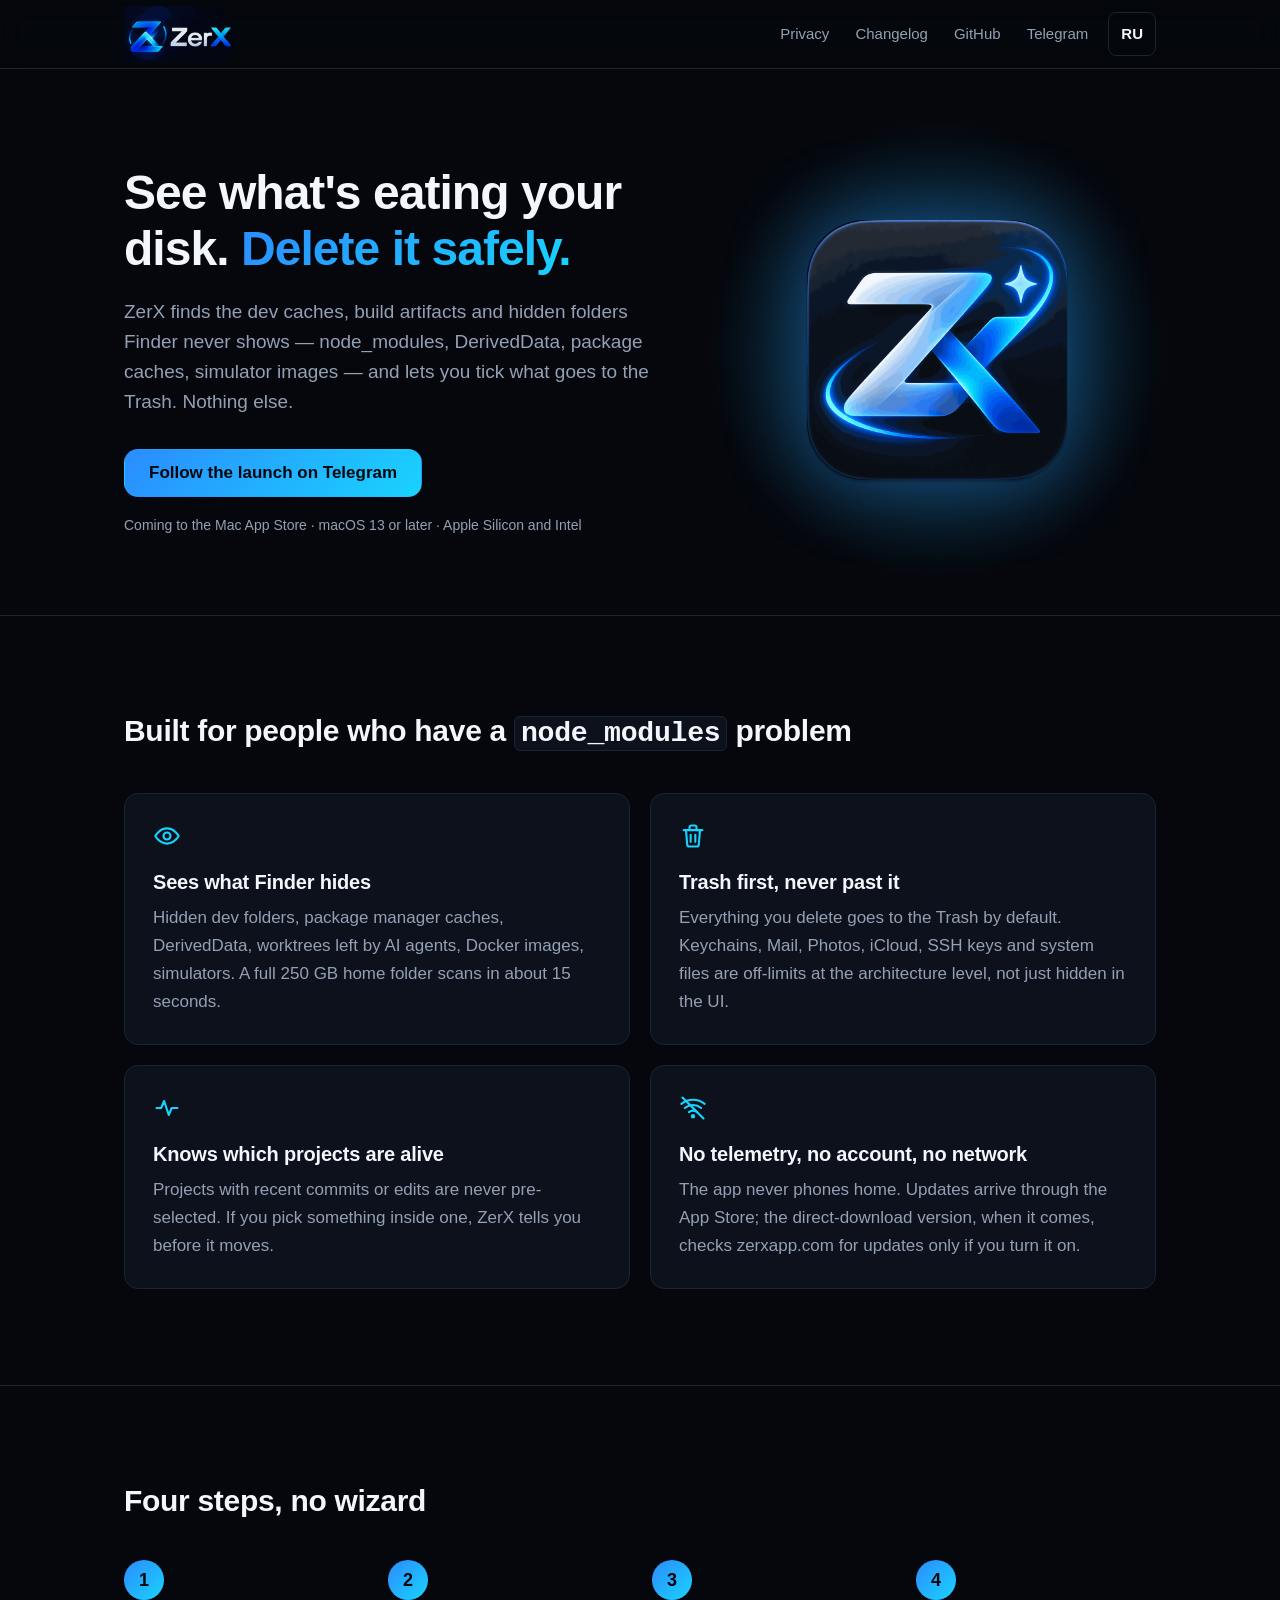
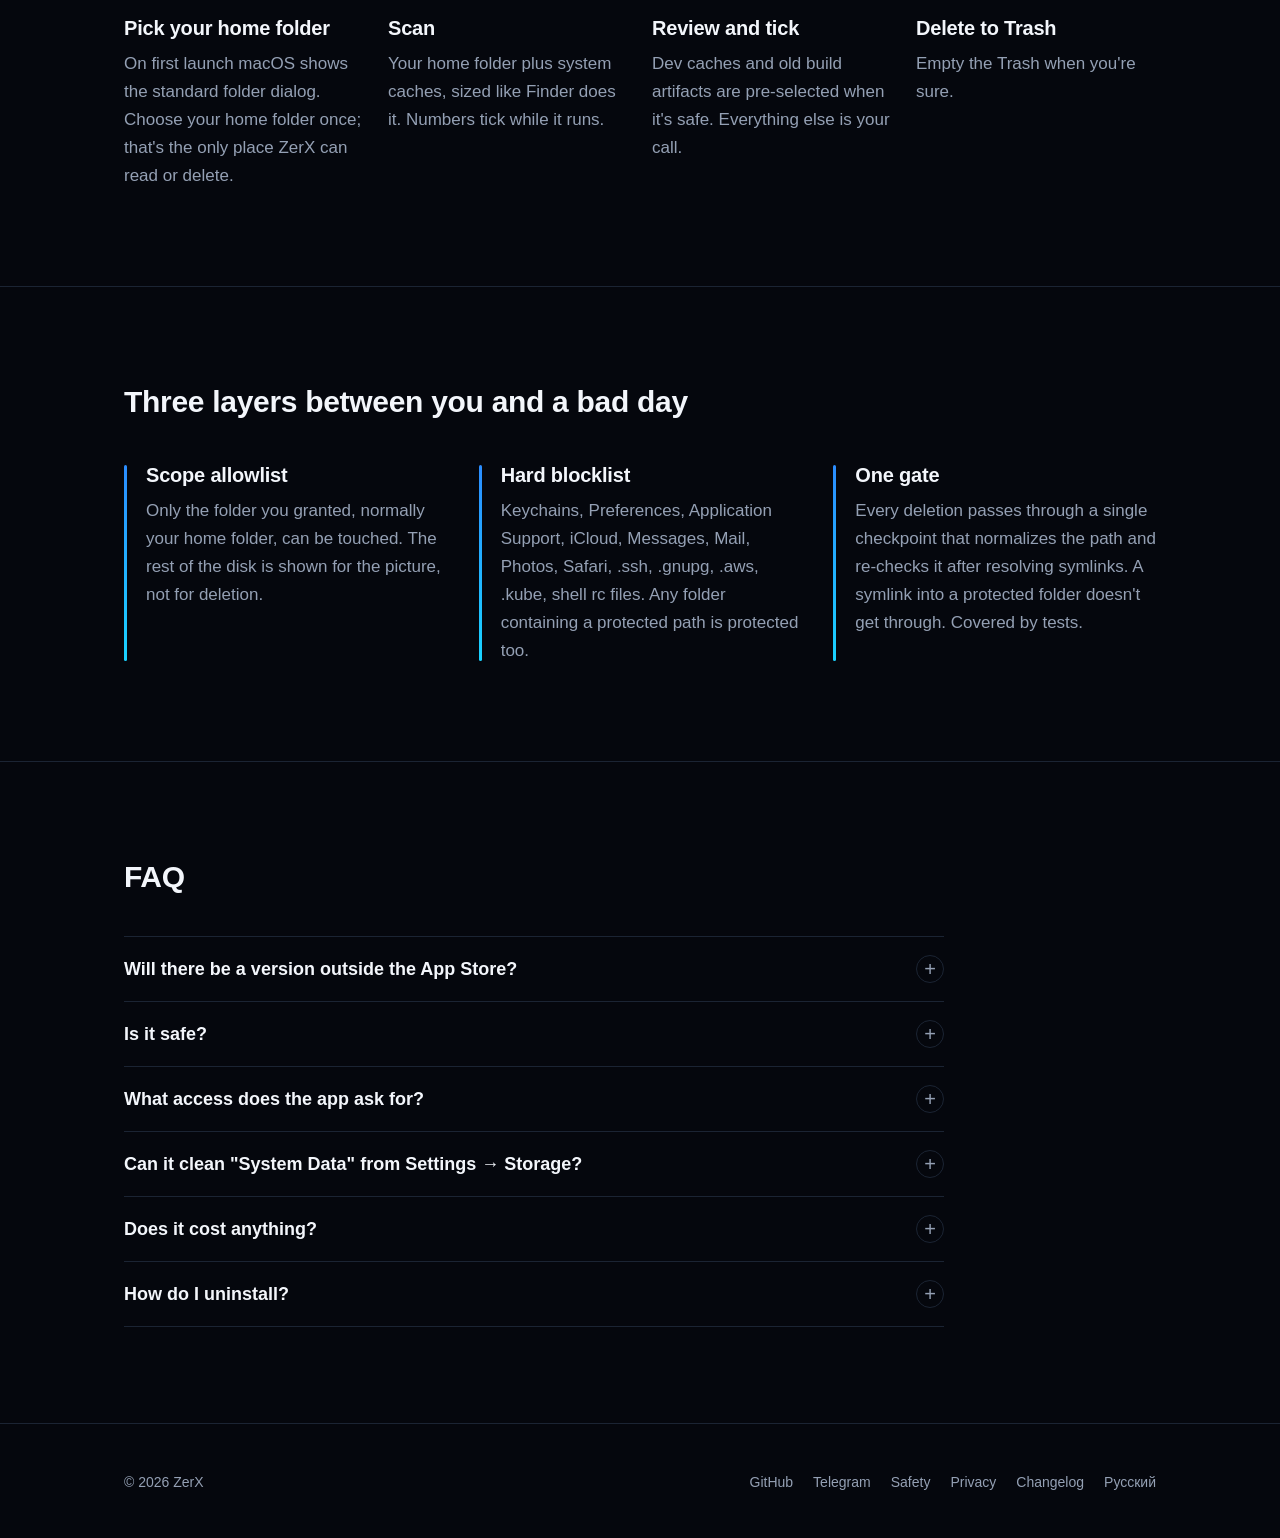
==== commit 4e6179be: "site: scope and quit wording for the App Store build (TZ-site 1.3.1) The App Store version is limite" ====
--- a/index.html
+++ b/index.html
@@ -135,7 +135,7 @@
       <ul class="layers">
         <li>
           <h3>Scope allowlist</h3>
-          <p>Only your home folder, /tmp and /Users/Shared can be touched. The rest of the disk is shown for the picture, not for deletion.</p>
+          <p>Only the folder you granted, normally your home folder, can be touched. The rest of the disk is shown for the picture, not for deletion.</p>
         </li>
         <li>
           <h3>Hard blocklist</h3>
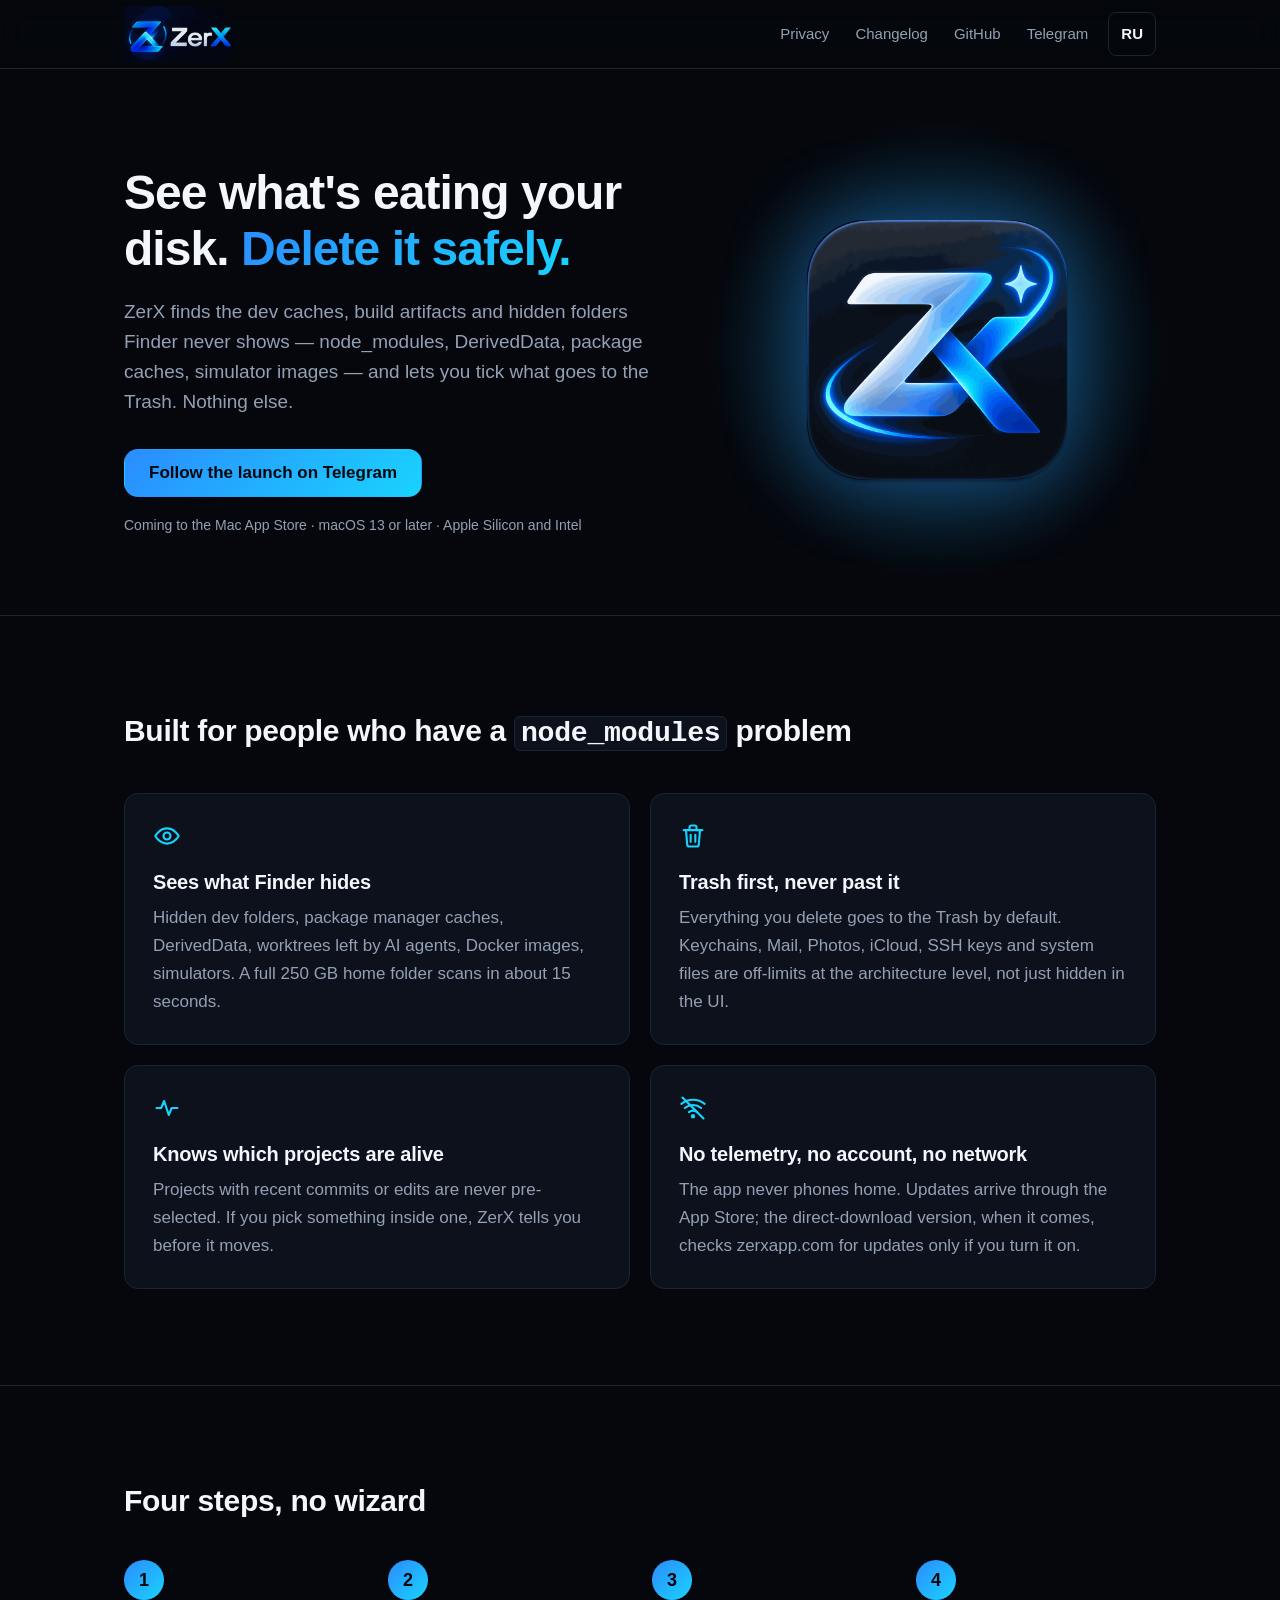
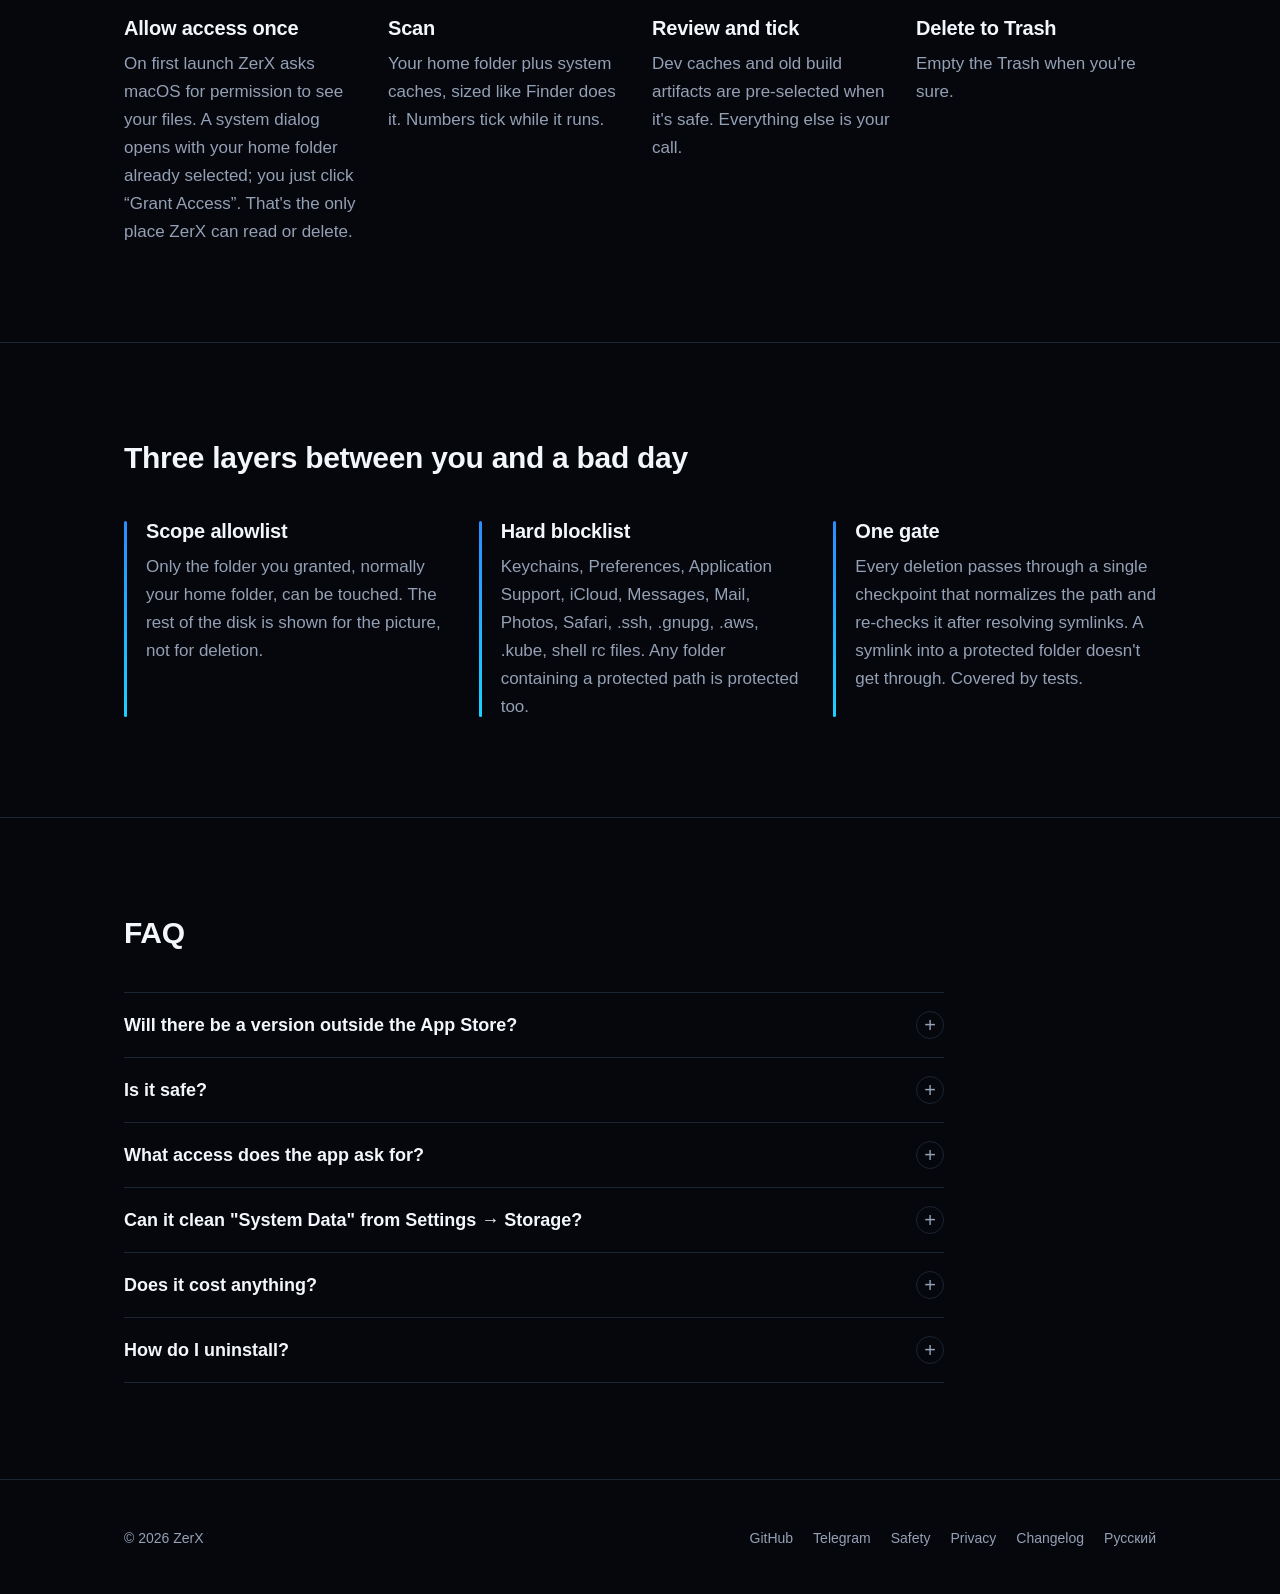
==== commit 03ae928c: "site: allow-access wording to match the app onboarding (TZ-site 1.4a) Step 1, FAQ 3, the privacy acc" ====
--- a/index.html
+++ b/index.html
@@ -110,8 +110,8 @@
       <h2 id="how-title">Four steps, no wizard</h2>
       <ol class="steps">
         <li>
-          <h3>Pick your home folder</h3>
-          <p>On first launch macOS shows the standard folder dialog. Choose your home folder once; that's the only place ZerX can read or delete.</p>
+          <h3>Allow access once</h3>
+          <p>On first launch ZerX asks macOS for permission to see your files. A system dialog opens with your home folder already selected; you just click “Grant Access”. That's the only place ZerX can read or delete.</p>
         </li>
         <li>
           <h3>Scan</h3>
@@ -163,7 +163,7 @@
         </details>
         <details>
           <summary>What access does the app ask for?</summary>
-          <p>On first launch ZerX asks you to pick your home folder in the standard macOS dialog. That's the only folder it can read or delete in. Nothing it reads leaves your Mac.</p>
+          <p>Permission to see your files, granted once in a standard macOS dialog with your home folder already open. That's the only place it can read or delete in. Nothing it reads leaves your Mac.</p>
         </details>
         <details>
           <summary>Can it clean "System Data" from Settings → Storage?</summary>
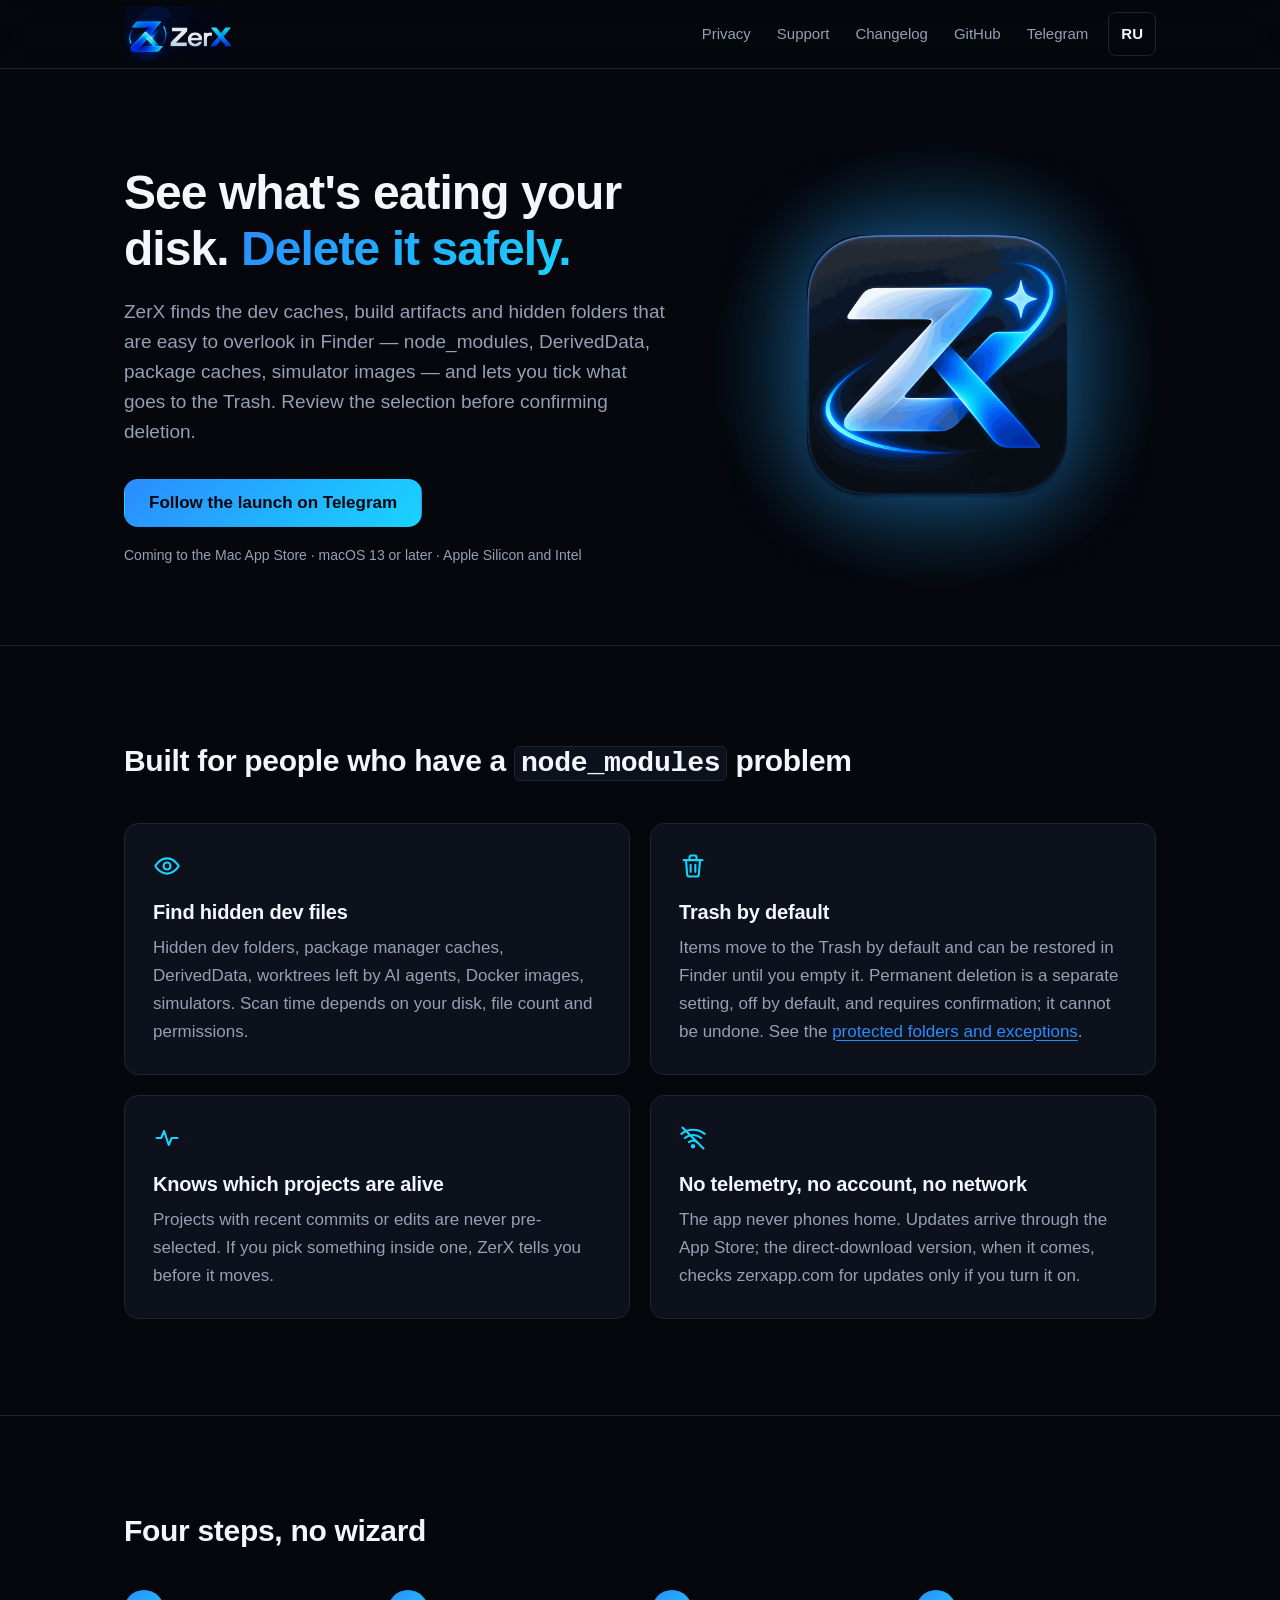
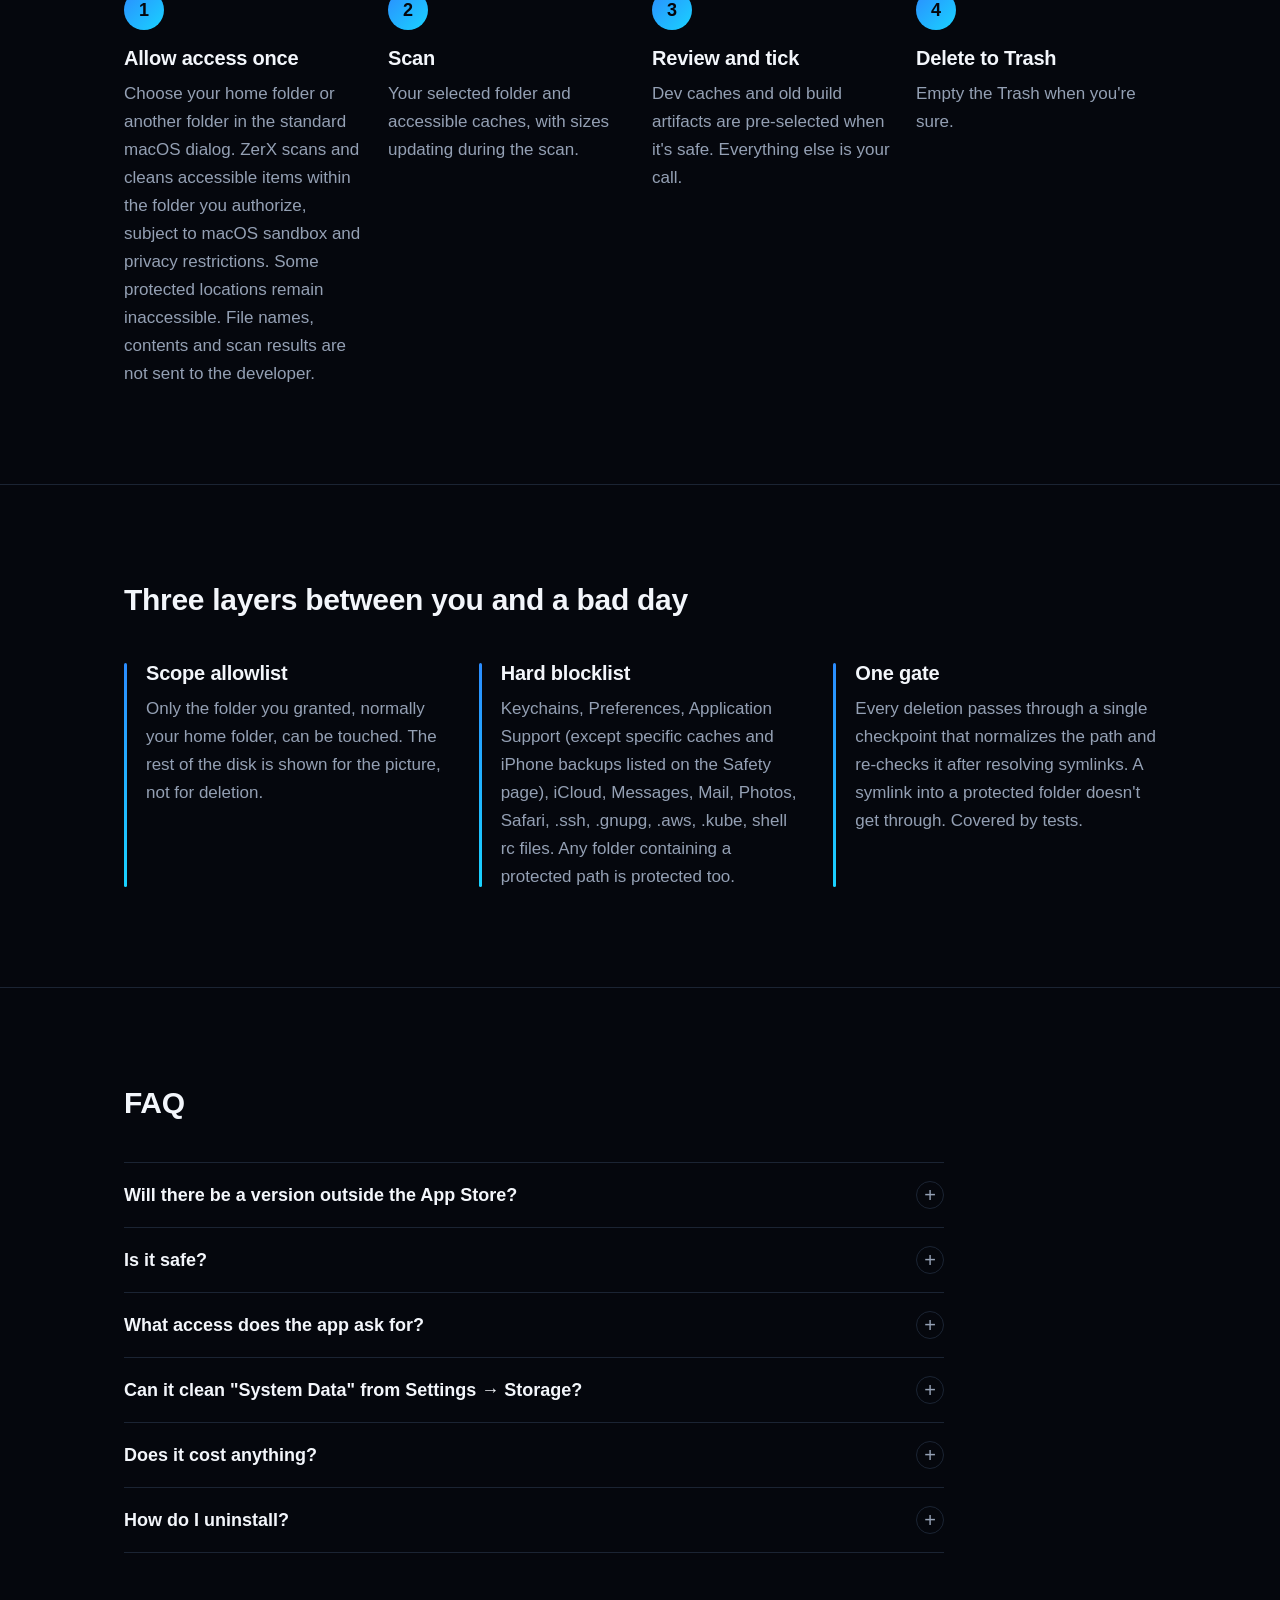
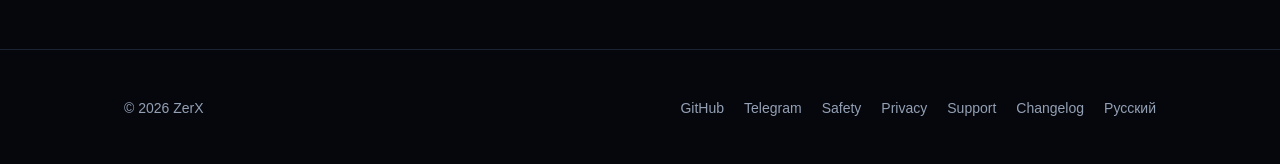
==== commit 3b07fbe2: "site: clarify privacy and deletion behavior, add support pages" ====
--- a/index.html
+++ b/index.html
@@ -5,7 +5,7 @@
 <meta name="viewport" content="width=device-width, initial-scale=1">
 <meta http-equiv="Content-Security-Policy" content="default-src 'self'; img-src 'self' data:; style-src 'self'; script-src 'self'; object-src 'none'; base-uri 'self'; form-action 'none'">
 <title>ZerX — see what's eating your Mac's disk, delete it safely</title>
-<meta name="description" content="ZerX finds the dev caches, build artifacts and hidden folders Finder never shows, and lets you tick what goes to the Trash. No telemetry, no account, no network.">
+<meta name="description" content="ZerX finds the dev caches, build artifacts and hidden folders that are easy to overlook in Finder, and lets you tick what goes to the Trash. No telemetry, no account, no network.">
 <link rel="canonical" href="https://zerxapp.com/">
 <link rel="alternate" hreflang="en" href="https://zerxapp.com/">
 <link rel="alternate" hreflang="ru" href="https://zerxapp.com/ru/">
@@ -13,7 +13,7 @@
 <meta property="og:type" content="website">
 <meta property="og:site_name" content="ZerX">
 <meta property="og:title" content="ZerX — see what's eating your Mac's disk, delete it safely">
-<meta property="og:description" content="ZerX finds the dev caches, build artifacts and hidden folders Finder never shows, and lets you tick what goes to the Trash. No telemetry, no account, no network.">
+<meta property="og:description" content="ZerX finds the dev caches, build artifacts and hidden folders that are easy to overlook in Finder, and lets you tick what goes to the Trash. No telemetry, no account, no network.">
 <meta property="og:url" content="https://zerxapp.com/">
 <meta property="og:image" content="https://zerxapp.com/assets/og.png">
 <meta property="og:image:width" content="1200">
@@ -23,7 +23,7 @@
 <meta property="og:locale:alternate" content="ru_RU">
 <meta name="twitter:card" content="summary_large_image">
 <meta name="twitter:title" content="ZerX — see what's eating your Mac's disk, delete it safely">
-<meta name="twitter:description" content="ZerX finds the dev caches, build artifacts and hidden folders Finder never shows, and lets you tick what goes to the Trash. No telemetry, no account, no network.">
+<meta name="twitter:description" content="ZerX finds the dev caches, build artifacts and hidden folders that are easy to overlook in Finder, and lets you tick what goes to the Trash. No telemetry, no account, no network.">
 <meta name="twitter:image" content="https://zerxapp.com/assets/og.png">
 <meta name="theme-color" content="#05070D">
 <meta name="color-scheme" content="dark">
@@ -42,6 +42,7 @@
     <nav class="site-nav" aria-label="Site">
       <ul>
         <li><a href="/privacy/">Privacy</a></li>
+        <li><a href="/support/">Support</a></li>
         <li><a href="/changelog/">Changelog</a></li>
         <li><a href="https://github.com/VPNsafe/zerx-releases">GitHub</a></li>
         <li><a href="https://t.me/ZerXapp">Telegram</a></li>
@@ -58,7 +59,7 @@
       <div class="hero-grid">
         <div class="hero-copy">
           <h1 id="hero-title">See what's eating your disk. <span class="grad">Delete it safely.</span></h1>
-          <p class="sub">ZerX finds the dev caches, build artifacts and hidden folders Finder never shows — node_modules, DerivedData, package caches, simulator images — and lets you tick what goes to the Trash. Nothing else.</p>
+          <p class="sub">ZerX finds the dev caches, build artifacts and hidden folders that are easy to overlook in Finder — node_modules, DerivedData, package caches, simulator images — and lets you tick what goes to the Trash. Review the selection before confirming deletion.</p>
           <div class="hero-cta">
             <a class="btn btn-primary" href="https://t.me/ZerXapp">Follow the launch on Telegram</a>
           </div>
@@ -83,13 +84,13 @@
       <ul class="cards">
         <li class="card">
           <svg viewBox="0 0 24 24" fill="none" stroke="currentColor" stroke-width="1.8" stroke-linecap="round" stroke-linejoin="round" aria-hidden="true" focusable="false"><path d="M2 12s3.5-6.5 10-6.5S22 12 22 12s-3.5 6.5-10 6.5S2 12 2 12Z"/><circle cx="12" cy="12" r="3"/></svg>
-          <h3>Sees what Finder hides</h3>
-          <p>Hidden dev folders, package manager caches, DerivedData, worktrees left by AI agents, Docker images, simulators. A full 250 GB home folder scans in about 15 seconds.</p>
+          <h3>Find hidden dev files</h3>
+          <p>Hidden dev folders, package manager caches, DerivedData, worktrees left by AI agents, Docker images, simulators. Scan time depends on your disk, file count and permissions.</p>
         </li>
         <li class="card">
           <svg viewBox="0 0 24 24" fill="none" stroke="currentColor" stroke-width="1.8" stroke-linecap="round" stroke-linejoin="round" aria-hidden="true" focusable="false"><path d="M4 7h16"/><path d="M9 7V4.5A1.5 1.5 0 0 1 10.5 3h3A1.5 1.5 0 0 1 15 4.5V7"/><path d="M6 7l1 12a2 2 0 0 0 2 2h6a2 2 0 0 0 2-2l1-12"/><path d="M10 11v6M14 11v6"/></svg>
-          <h3>Trash first, never past it</h3>
-          <p>Everything you delete goes to the Trash by default. Keychains, Mail, Photos, iCloud, SSH keys and system files are off-limits at the architecture level, not just hidden in the UI.</p>
+          <h3>Trash by default</h3>
+          <p>Items move to the Trash by default and can be restored in Finder until you empty it. Permanent deletion is a separate setting, off by default, and requires confirmation; it cannot be undone. See the <a href="/safety/">protected folders and exceptions</a>.</p>
         </li>
         <li class="card">
           <svg viewBox="0 0 24 24" fill="none" stroke="currentColor" stroke-width="1.8" stroke-linecap="round" stroke-linejoin="round" aria-hidden="true" focusable="false"><path d="M3 12h4l2.5-6 4 12 2.5-6h5"/></svg>
@@ -111,11 +112,11 @@
       <ol class="steps">
         <li>
           <h3>Allow access once</h3>
-          <p>On first launch ZerX asks macOS for permission to see your files. A system dialog opens with your home folder already selected; you just click “Grant Access”. That's the only place ZerX can read or delete.</p>
+          <p>Choose your home folder or another folder in the standard macOS dialog. ZerX scans and cleans accessible items within the folder you authorize, subject to macOS sandbox and privacy restrictions. Some protected locations remain inaccessible. File names, contents and scan results are not sent to the developer.</p>
         </li>
         <li>
           <h3>Scan</h3>
-          <p>Your home folder plus system caches, sized like Finder does it. Numbers tick while it runs.</p>
+          <p>Your selected folder and accessible caches, with sizes updating during the scan.</p>
         </li>
         <li>
           <h3>Review and tick</h3>
@@ -139,7 +140,7 @@
         </li>
         <li>
           <h3>Hard blocklist</h3>
-          <p>Keychains, Preferences, Application Support, iCloud, Messages, Mail, Photos, Safari, .ssh, .gnupg, .aws, .kube, shell rc files. Any folder containing a protected path is protected too.</p>
+          <p>Keychains, Preferences, Application Support (except specific caches and iPhone backups listed on the Safety page), iCloud, Messages, Mail, Photos, Safari, .ssh, .gnupg, .aws, .kube, shell rc files. Any folder containing a protected path is protected too.</p>
         </li>
         <li>
           <h3>One gate</h3>
@@ -163,11 +164,11 @@
         </details>
         <details>
           <summary>What access does the app ask for?</summary>
-          <p>Permission to see your files, granted once in a standard macOS dialog with your home folder already open. That's the only place it can read or delete in. Nothing it reads leaves your Mac.</p>
+          <p>Choose your home folder or another folder in the standard macOS dialog. ZerX scans and cleans accessible items within the folder you authorize, subject to macOS sandbox and privacy restrictions. Some protected locations remain inaccessible. File names, contents and scan results are not sent to the developer.</p>
         </details>
         <details>
           <summary>Can it clean "System Data" from Settings → Storage?</summary>
-          <p>It shows what's inside that number — caches, logs, local Time Machine snapshots — and lets you remove the parts that are safe to remove.</p>
+          <p>ZerX helps find accessible caches and logs that may contribute to System Data. The App Store version cannot clean the entire category or delete Time Machine snapshots. macOS may report storage differently.</p>
         </details>
         <details>
           <summary>Does it cost anything?</summary>
@@ -175,7 +176,7 @@
         </details>
         <details>
           <summary>How do I uninstall?</summary>
-          <p>Drag ZerX.app to the Trash, or delete it from Launchpad.</p>
+          <p>Quit ZerX and move ZerX.app to the Trash in Finder. Local settings may remain in its macOS container; see the <a href="/privacy/">privacy policy</a>.</p>
         </details>
       </div>
     </div>
@@ -192,6 +193,7 @@
         <li><a href="https://t.me/ZerXapp">Telegram</a></li>
         <li><a href="/safety/">Safety</a></li>
         <li><a href="/privacy/">Privacy</a></li>
+        <li><a href="/support/">Support</a></li>
         <li><a href="/changelog/">Changelog</a></li>
         <li><a href="/ru/" hreflang="ru" lang="ru">Русский</a></li>
       </ul>
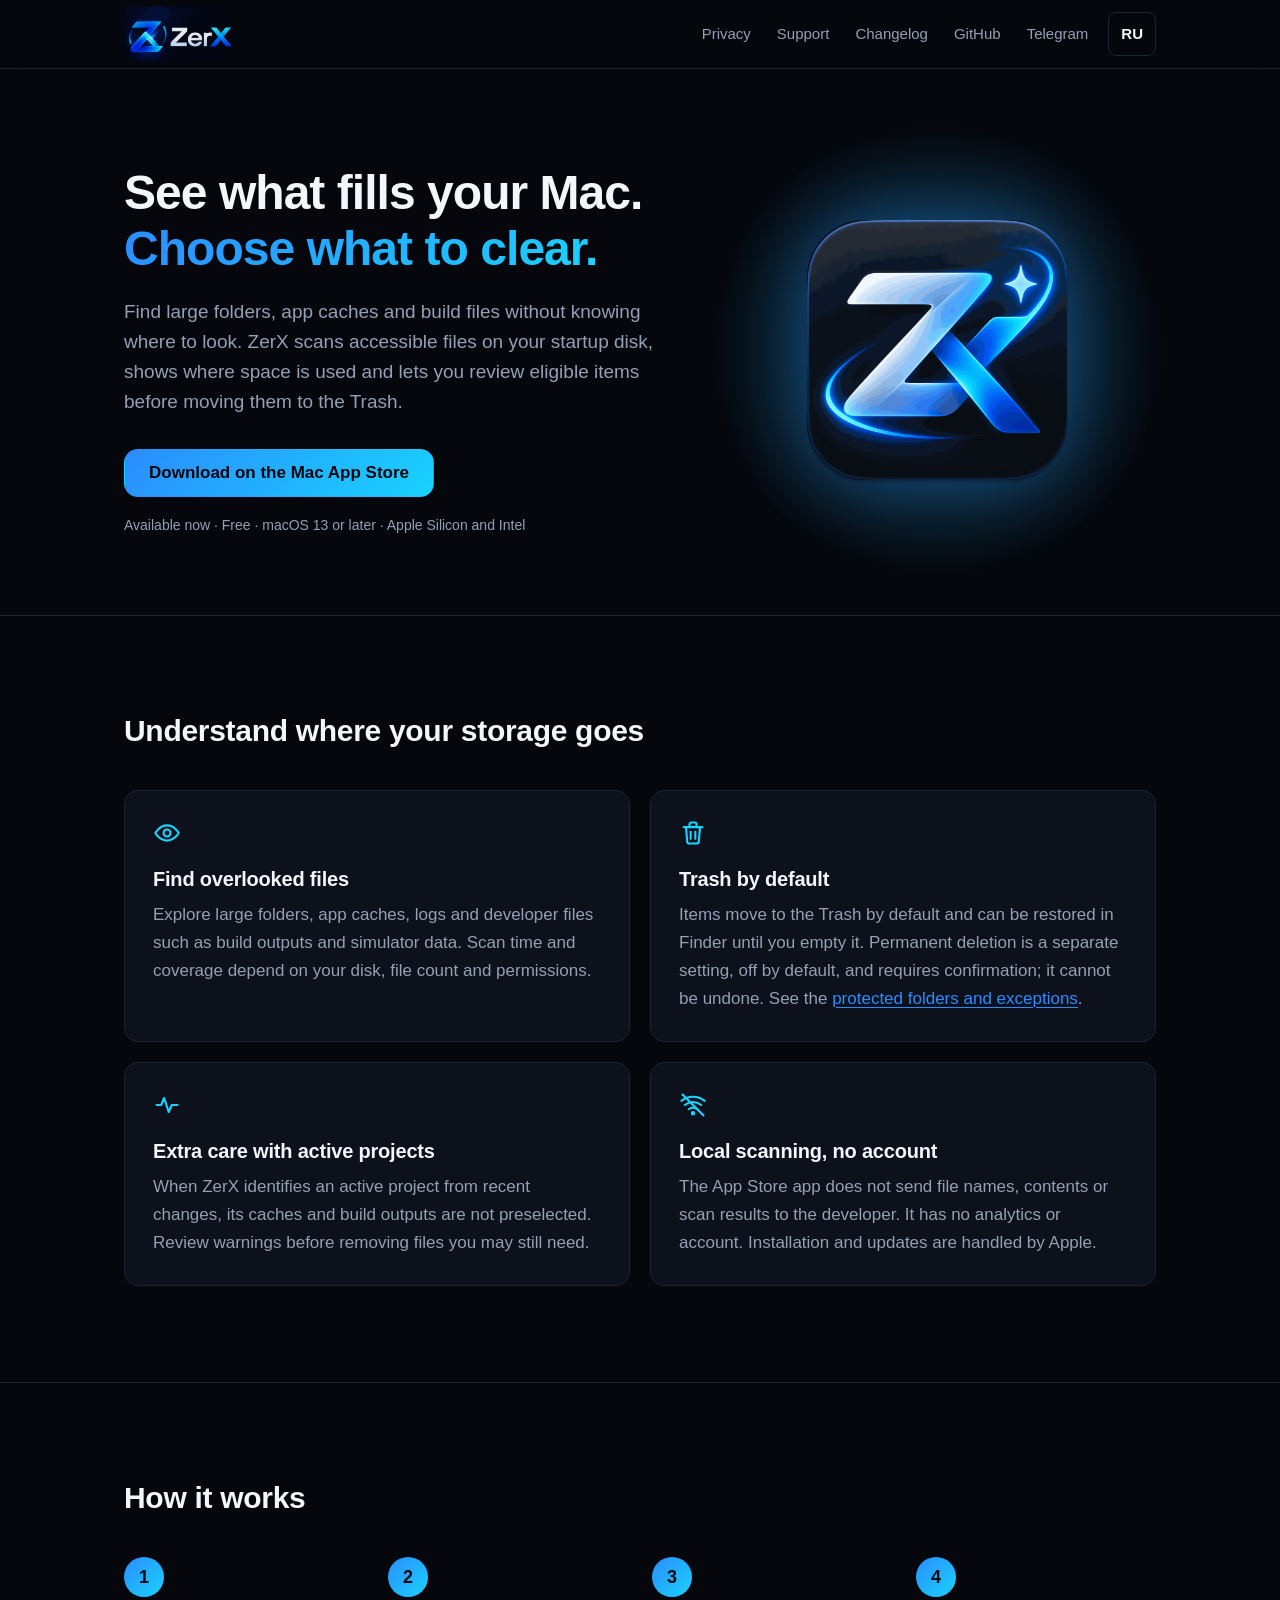
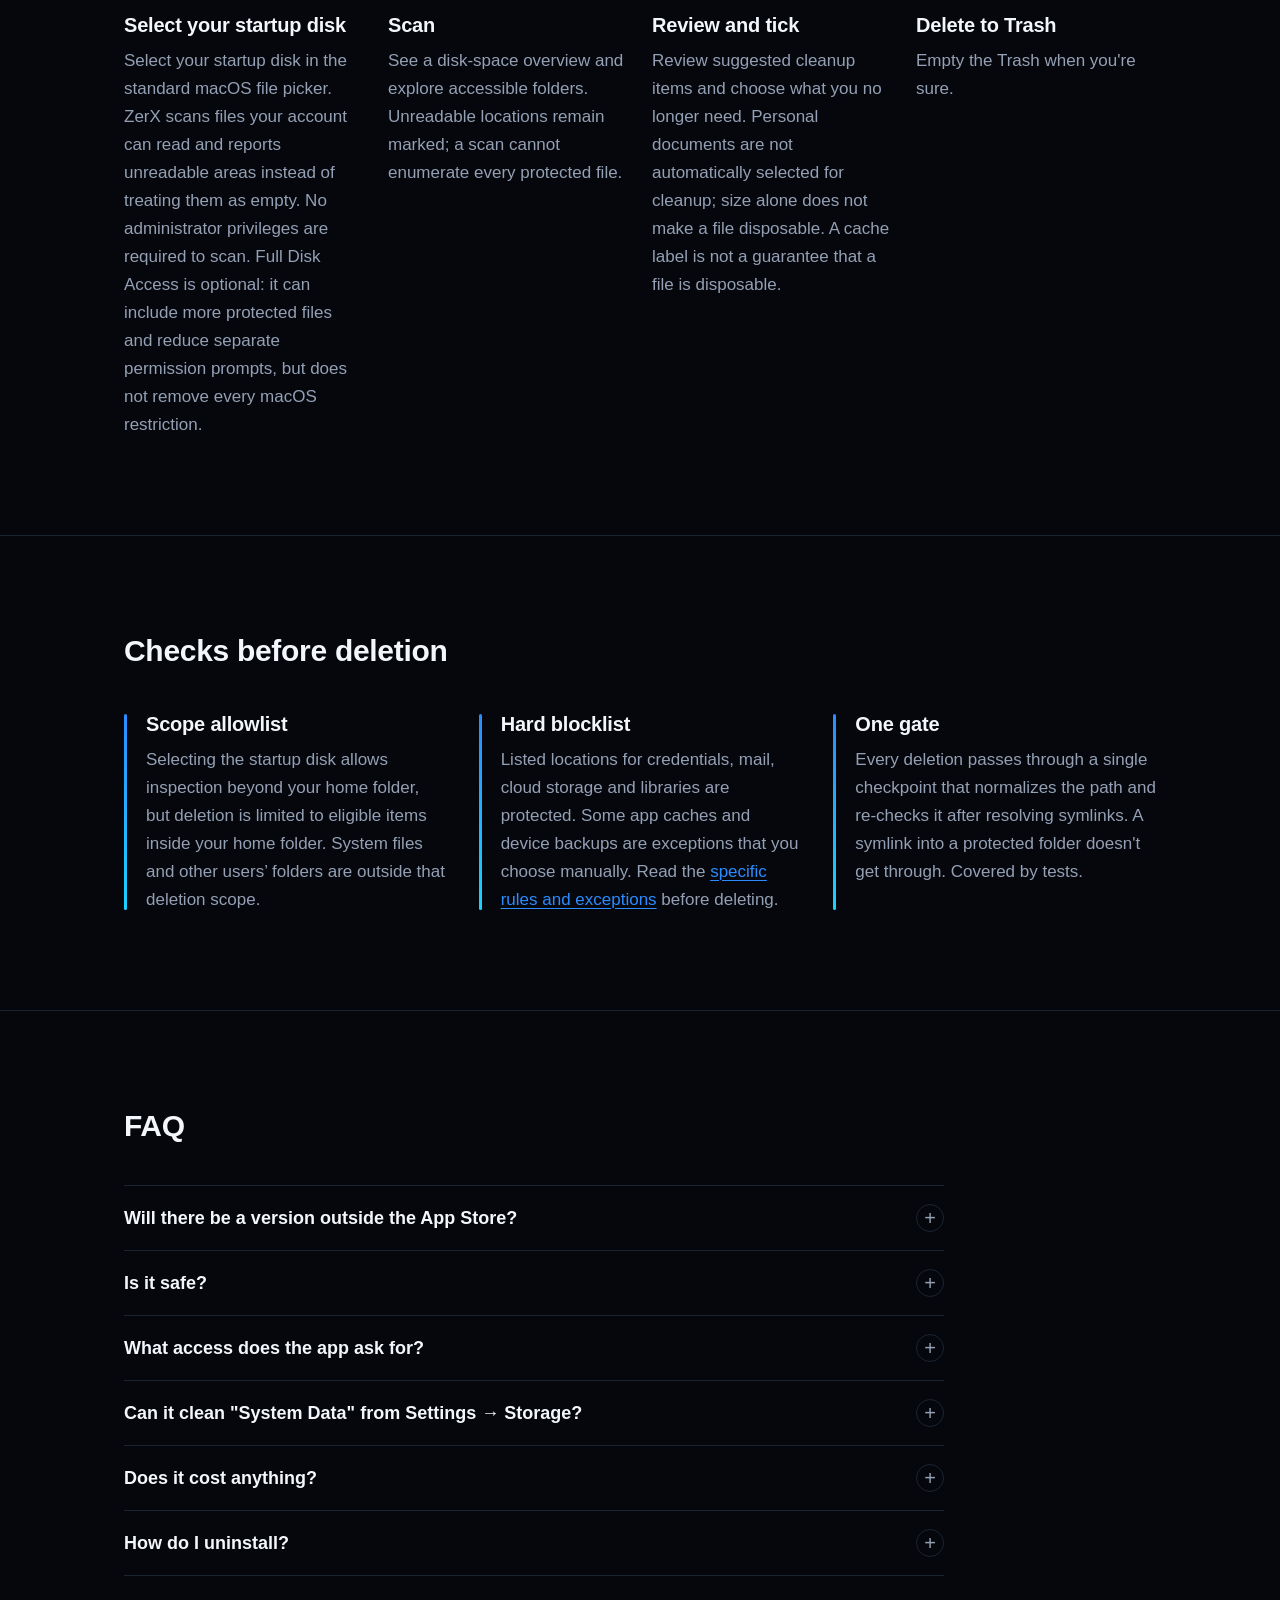
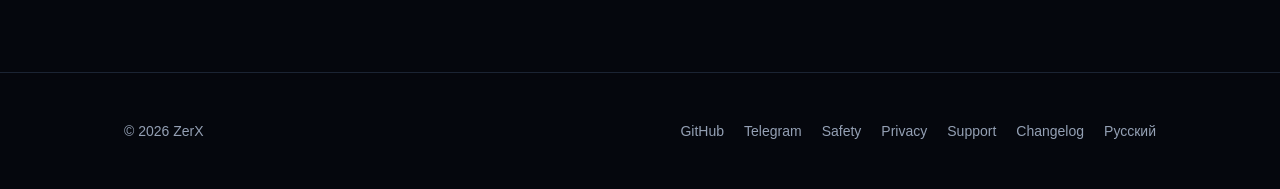
==== commit ce19c4fc: "site: reflect public App Store release and access limits" ====
--- a/index.html
+++ b/index.html
@@ -4,27 +4,27 @@
 <meta charset="utf-8">
 <meta name="viewport" content="width=device-width, initial-scale=1">
 <meta http-equiv="Content-Security-Policy" content="default-src 'self'; img-src 'self' data:; style-src 'self'; script-src 'self'; object-src 'none'; base-uri 'self'; form-action 'none'">
-<title>ZerX — see what's eating your Mac's disk, delete it safely</title>
-<meta name="description" content="ZerX finds the dev caches, build artifacts and hidden folders that are easy to overlook in Finder, and lets you tick what goes to the Trash. No telemetry, no account, no network.">
+<title>ZerX — find what takes up space on your Mac</title>
+<meta name="description" content="See what takes up space on your Mac, review cleanup candidates and move selected eligible files to the Trash. Free on the Mac App Store.">
 <link rel="canonical" href="https://zerxapp.com/">
 <link rel="alternate" hreflang="en" href="https://zerxapp.com/">
 <link rel="alternate" hreflang="ru" href="https://zerxapp.com/ru/">
 <link rel="alternate" hreflang="x-default" href="https://zerxapp.com/">
 <meta property="og:type" content="website">
 <meta property="og:site_name" content="ZerX">
-<meta property="og:title" content="ZerX — see what's eating your Mac's disk, delete it safely">
-<meta property="og:description" content="ZerX finds the dev caches, build artifacts and hidden folders that are easy to overlook in Finder, and lets you tick what goes to the Trash. No telemetry, no account, no network.">
+<meta property="og:title" content="ZerX — find what takes up space on your Mac">
+<meta property="og:description" content="See what takes up space on your Mac, review cleanup candidates and move selected eligible files to the Trash. Free on the Mac App Store.">
 <meta property="og:url" content="https://zerxapp.com/">
-<meta property="og:image" content="https://zerxapp.com/assets/og.png">
-<meta property="og:image:width" content="1200">
-<meta property="og:image:height" content="630">
-<meta property="og:image:alt" content="ZerX app icon and the words: See what's eating your disk. Delete it safely.">
+<meta property="og:image" content="https://zerxapp.com/assets/icon-1024.png">
+<meta property="og:image:width" content="1024">
+<meta property="og:image:height" content="1024">
+<meta property="og:image:alt" content="ZerX app icon">
 <meta property="og:locale" content="en_US">
 <meta property="og:locale:alternate" content="ru_RU">
 <meta name="twitter:card" content="summary_large_image">
-<meta name="twitter:title" content="ZerX — see what's eating your Mac's disk, delete it safely">
-<meta name="twitter:description" content="ZerX finds the dev caches, build artifacts and hidden folders that are easy to overlook in Finder, and lets you tick what goes to the Trash. No telemetry, no account, no network.">
-<meta name="twitter:image" content="https://zerxapp.com/assets/og.png">
+<meta name="twitter:title" content="ZerX — find what takes up space on your Mac">
+<meta name="twitter:description" content="See what takes up space on your Mac, review cleanup candidates and move selected eligible files to the Trash. Free on the Mac App Store.">
+<meta name="twitter:image" content="https://zerxapp.com/assets/icon-1024.png">
 <meta name="theme-color" content="#05070D">
 <meta name="color-scheme" content="dark">
 <link rel="icon" href="/favicon.ico" sizes="32x32">
@@ -58,34 +58,28 @@
     <div class="container">
       <div class="hero-grid">
         <div class="hero-copy">
-          <h1 id="hero-title">See what's eating your disk. <span class="grad">Delete it safely.</span></h1>
-          <p class="sub">ZerX finds the dev caches, build artifacts and hidden folders that are easy to overlook in Finder — node_modules, DerivedData, package caches, simulator images — and lets you tick what goes to the Trash. Review the selection before confirming deletion.</p>
+          <h1 id="hero-title">See what fills your Mac. <span class="grad">Choose what to clear.</span></h1>
+          <p class="sub">Find large folders, app caches and build files without knowing where to look. ZerX scans accessible files on your startup disk, shows where space is used and lets you review eligible items before moving them to the Trash.</p>
           <div class="hero-cta">
-            <a class="btn btn-primary" href="https://t.me/ZerXapp">Follow the launch on Telegram</a>
+            <a class="btn btn-primary" href="https://apps.apple.com/app/id6817715716">Download on the Mac App Store</a>
           </div>
-          <p class="caption hero-note">Coming to the Mac App Store · macOS 13 or later · Apple Silicon and Intel</p>
+          <p class="caption hero-note">Available now · Free · macOS 13 or later · Apple Silicon and Intel</p>
         </div>
         <div class="hero-art">
           <img src="/assets/icon-1024.png" width="320" height="320" fetchpriority="high" alt="ZerX app icon">
         </div>
       </div>
-      <figure id="screenshot" hidden>
-        <!-- site-dev: when assets/screenshot-overview@2x.png arrives, replace this comment with
-             <img src="/assets/screenshot-overview@2x.png" width="1280" height="800" alt="ZerX Overview screen: a bar of what takes up the disk and a list of dev caches ready to be ticked" loading="lazy">
-             and remove the hidden attribute from the figure. -->
-        <figcaption class="caption">Overview: what takes up the disk and what is safe to remove.</figcaption>
-      </figure>
     </div>
   </section>
 
   <section class="section" id="features" aria-labelledby="features-title">
     <div class="container">
-      <h2 id="features-title">Built for people who have a <code>node_modules</code> problem</h2>
+      <h2 id="features-title">Understand where your storage goes</h2>
       <ul class="cards">
         <li class="card">
           <svg viewBox="0 0 24 24" fill="none" stroke="currentColor" stroke-width="1.8" stroke-linecap="round" stroke-linejoin="round" aria-hidden="true" focusable="false"><path d="M2 12s3.5-6.5 10-6.5S22 12 22 12s-3.5 6.5-10 6.5S2 12 2 12Z"/><circle cx="12" cy="12" r="3"/></svg>
-          <h3>Find hidden dev files</h3>
-          <p>Hidden dev folders, package manager caches, DerivedData, worktrees left by AI agents, Docker images, simulators. Scan time depends on your disk, file count and permissions.</p>
+          <h3>Find overlooked files</h3>
+          <p>Explore large folders, app caches, logs and developer files such as build outputs and simulator data. Scan time and coverage depend on your disk, file count and permissions.</p>
         </li>
         <li class="card">
           <svg viewBox="0 0 24 24" fill="none" stroke="currentColor" stroke-width="1.8" stroke-linecap="round" stroke-linejoin="round" aria-hidden="true" focusable="false"><path d="M4 7h16"/><path d="M9 7V4.5A1.5 1.5 0 0 1 10.5 3h3A1.5 1.5 0 0 1 15 4.5V7"/><path d="M6 7l1 12a2 2 0 0 0 2 2h6a2 2 0 0 0 2-2l1-12"/><path d="M10 11v6M14 11v6"/></svg>
@@ -94,13 +88,13 @@
         </li>
         <li class="card">
           <svg viewBox="0 0 24 24" fill="none" stroke="currentColor" stroke-width="1.8" stroke-linecap="round" stroke-linejoin="round" aria-hidden="true" focusable="false"><path d="M3 12h4l2.5-6 4 12 2.5-6h5"/></svg>
-          <h3>Knows which projects are alive</h3>
-          <p>Projects with recent commits or edits are never pre-selected. If you pick something inside one, ZerX tells you before it moves.</p>
+          <h3>Extra care with active projects</h3>
+          <p>When ZerX identifies an active project from recent changes, its caches and build outputs are not preselected. Review warnings before removing files you may still need.</p>
         </li>
         <li class="card">
           <svg viewBox="0 0 24 24" fill="none" stroke="currentColor" stroke-width="1.8" stroke-linecap="round" stroke-linejoin="round" aria-hidden="true" focusable="false"><path d="M2 8.5a16 16 0 0 1 20 0"/><path d="M5 12a11 11 0 0 1 14 0"/><path d="M8.5 15.5a6 6 0 0 1 7 0"/><circle cx="12" cy="19" r="1"/><path d="M3 3l18 18"/></svg>
-          <h3>No telemetry, no account, no network</h3>
-          <p>The app never phones home. Updates arrive through the App Store; the direct-download version, when it comes, checks zerxapp.com for updates only if you turn it on.</p>
+          <h3>Local scanning, no account</h3>
+          <p>The App Store app does not send file names, contents or scan results to the developer. It has no analytics or account. Installation and updates are handled by Apple.</p>
         </li>
       </ul>
     </div>
@@ -108,19 +102,19 @@
 
   <section class="section" id="how" aria-labelledby="how-title">
     <div class="container">
-      <h2 id="how-title">Four steps, no wizard</h2>
+      <h2 id="how-title">How it works</h2>
       <ol class="steps">
         <li>
-          <h3>Allow access once</h3>
-          <p>Choose your home folder or another folder in the standard macOS dialog. ZerX scans and cleans accessible items within the folder you authorize, subject to macOS sandbox and privacy restrictions. Some protected locations remain inaccessible. File names, contents and scan results are not sent to the developer.</p>
+          <h3>Select your startup disk</h3>
+          <p>Select your startup disk in the standard macOS file picker. ZerX scans files your account can read and reports unreadable areas instead of treating them as empty. No administrator privileges are required to scan. Full Disk Access is optional: it can include more protected files and reduce separate permission prompts, but does not remove every macOS restriction.</p>
         </li>
         <li>
           <h3>Scan</h3>
-          <p>Your selected folder and accessible caches, with sizes updating during the scan.</p>
+          <p>See a disk-space overview and explore accessible folders. Unreadable locations remain marked; a scan cannot enumerate every protected file.</p>
         </li>
         <li>
           <h3>Review and tick</h3>
-          <p>Dev caches and old build artifacts are pre-selected when it's safe. Everything else is your call.</p>
+          <p>Review suggested cleanup items and choose what you no longer need. Personal documents are not automatically selected for cleanup; size alone does not make a file disposable. A cache label is not a guarantee that a file is disposable.</p>
         </li>
         <li>
           <h3>Delete to Trash</h3>
@@ -132,15 +126,15 @@
 
   <section class="section" id="safety" aria-labelledby="safety-title">
     <div class="container">
-      <h2 id="safety-title">Three layers between you and a bad day</h2>
+      <h2 id="safety-title">Checks before deletion</h2>
       <ul class="layers">
         <li>
           <h3>Scope allowlist</h3>
-          <p>Only the folder you granted, normally your home folder, can be touched. The rest of the disk is shown for the picture, not for deletion.</p>
+          <p>Selecting the startup disk allows inspection beyond your home folder, but deletion is limited to eligible items inside your home folder. System files and other users’ folders are outside that deletion scope.</p>
         </li>
         <li>
           <h3>Hard blocklist</h3>
-          <p>Keychains, Preferences, Application Support (except specific caches and iPhone backups listed on the Safety page), iCloud, Messages, Mail, Photos, Safari, .ssh, .gnupg, .aws, .kube, shell rc files. Any folder containing a protected path is protected too.</p>
+          <p>Listed locations for credentials, mail, cloud storage and libraries are protected. Some app caches and device backups are exceptions that you choose manually. Read the <a href="/safety/">specific rules and exceptions</a> before deleting.</p>
         </li>
         <li>
           <h3>One gate</h3>
@@ -156,15 +150,15 @@
       <div class="faq">
         <details>
           <summary>Will there be a version outside the App Store?</summary>
-          <p>Yes, later. A direct download signed and notarized by Apple is planned after the App Store release, with extras that need Full Disk Access, such as deleting local Time Machine snapshots.</p>
+          <p>The current public release is available through the Mac App Store. There is no direct download offered on this website.</p>
         </details>
         <details>
           <summary>Is it safe?</summary>
-          <p>Deletion goes to the Trash by default. Personal data and system files are on a blocklist that the deletion layer enforces, and that layer is covered by tests. The full list of protected folders is on the <a href="/safety/">Safety page</a>.</p>
+          <p>ZerX applies deletion restrictions and uses the Trash by default. These checks cannot decide whether every file matters to you: review your selection and keep backups. Read the rules and exceptions on the <a href="/safety/">Safety page</a>.</p>
         </details>
         <details>
           <summary>What access does the app ask for?</summary>
-          <p>Choose your home folder or another folder in the standard macOS dialog. ZerX scans and cleans accessible items within the folder you authorize, subject to macOS sandbox and privacy restrictions. Some protected locations remain inaccessible. File names, contents and scan results are not sent to the developer.</p>
+          <p>Select your startup disk in the standard macOS file picker. ZerX scans files your account can read and reports unreadable areas instead of treating them as empty. No administrator privileges are required to scan. Full Disk Access is optional: it can include more protected files and reduce separate permission prompts, but does not remove every macOS restriction.</p>
         </details>
         <details>
           <summary>Can it clean "System Data" from Settings → Storage?</summary>
@@ -172,7 +166,7 @@
         </details>
         <details>
           <summary>Does it cost anything?</summary>
-          <p>ZerX 0.x is free.</p>
+          <p>ZerX 0.1.6 is free on the Mac App Store.</p>
         </details>
         <details>
           <summary>How do I uninstall?</summary>
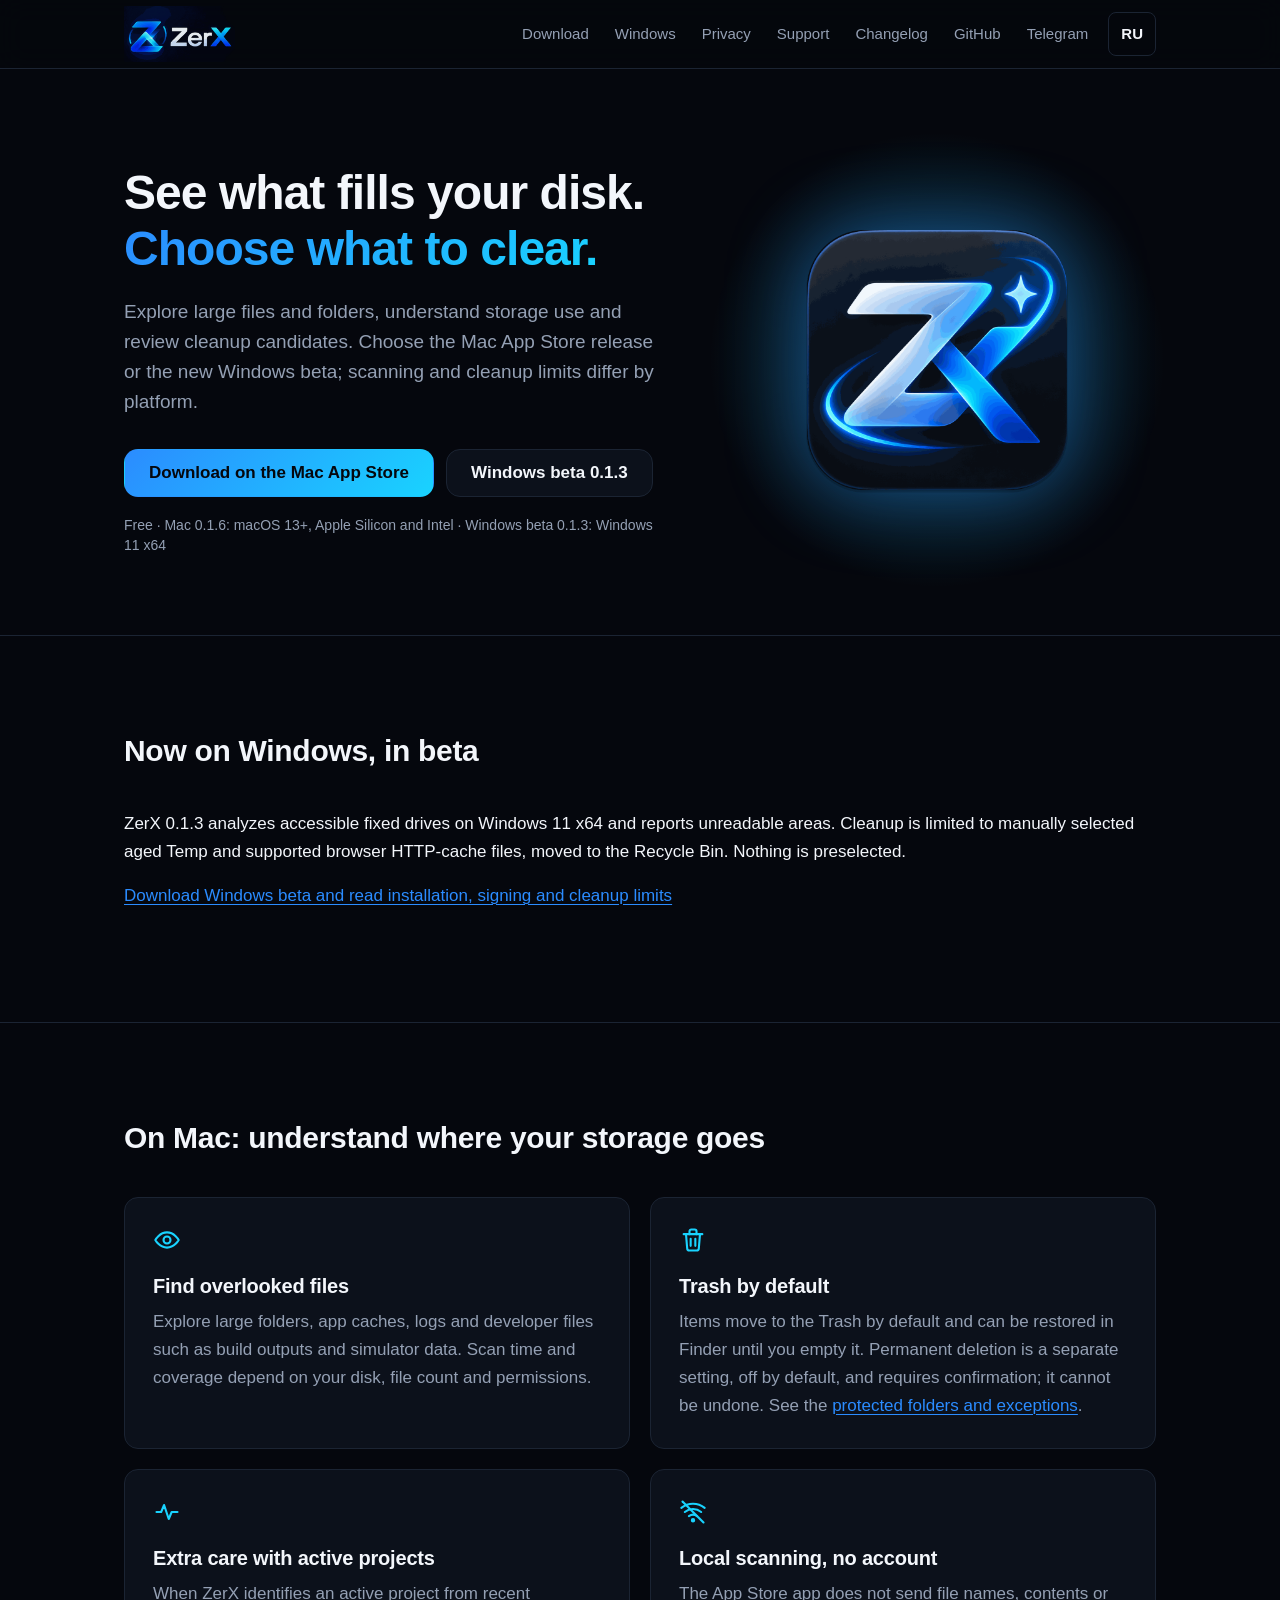
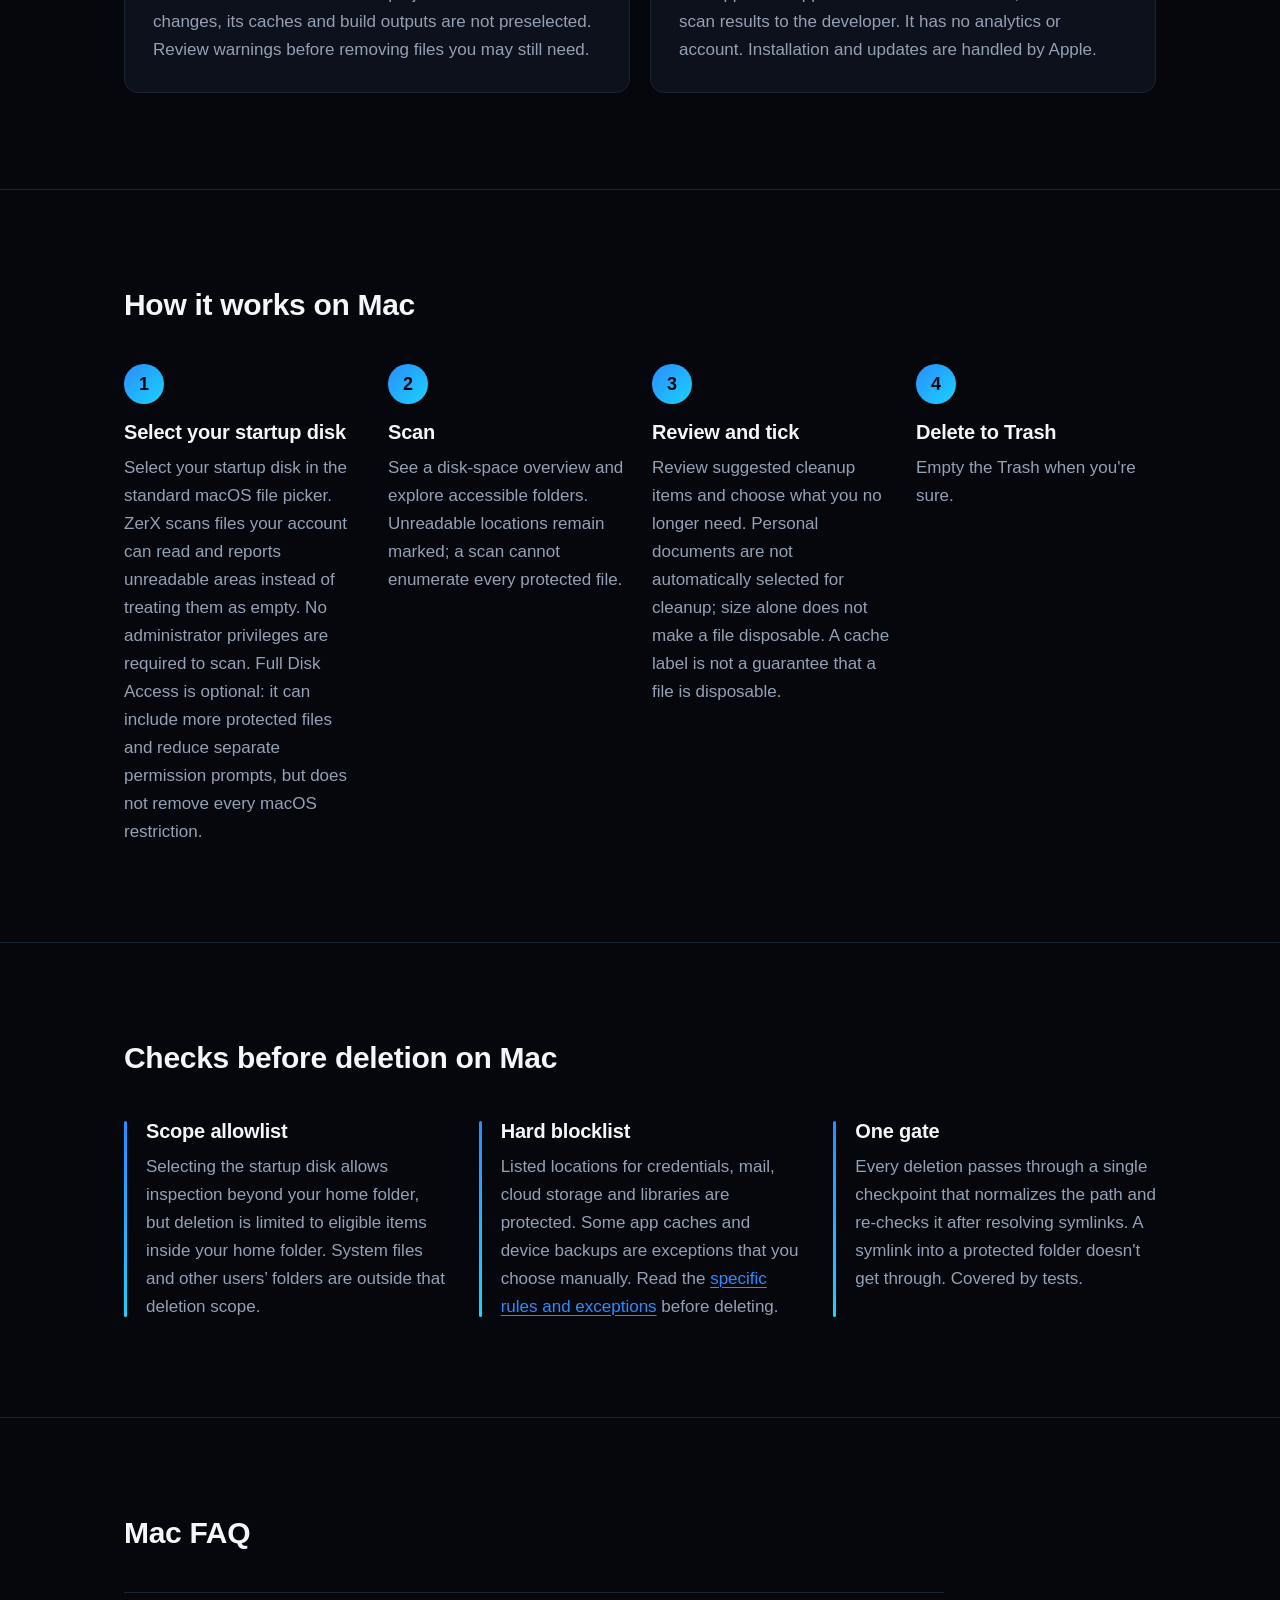
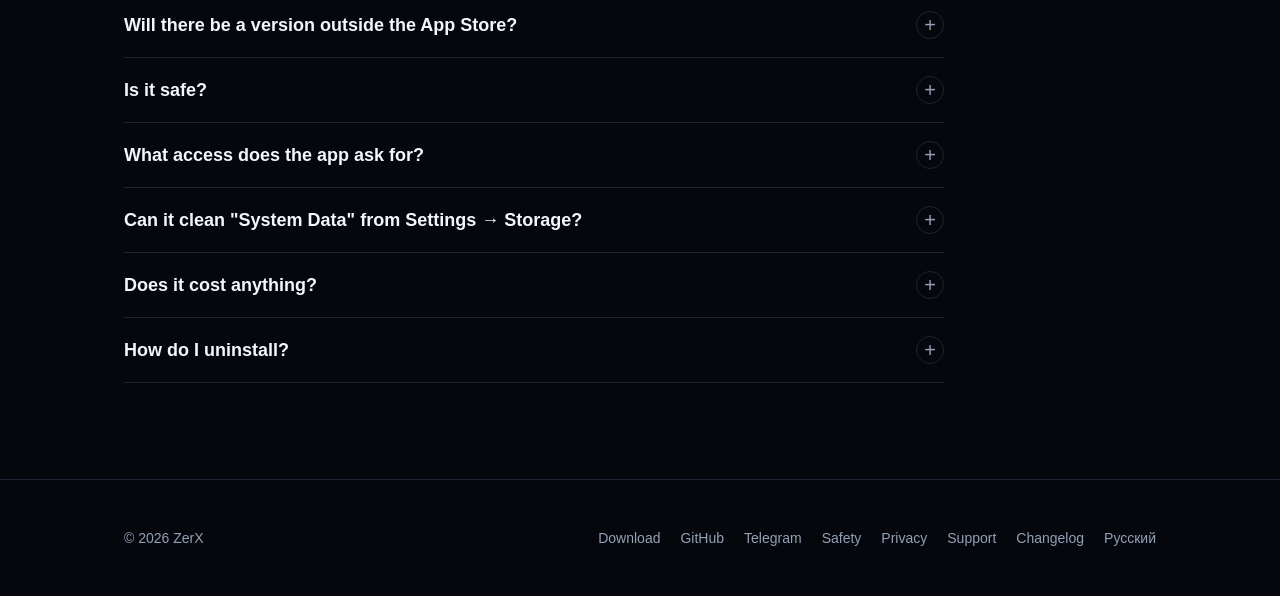
==== commit 371bb83e: "feat(site): publish signed Windows 0.1.3 beta" ====
--- a/index.html
+++ b/index.html
@@ -4,16 +4,16 @@
 <meta charset="utf-8">
 <meta name="viewport" content="width=device-width, initial-scale=1">
 <meta http-equiv="Content-Security-Policy" content="default-src 'self'; img-src 'self' data:; style-src 'self'; script-src 'self'; object-src 'none'; base-uri 'self'; form-action 'none'">
-<title>ZerX — find what takes up space on your Mac</title>
-<meta name="description" content="See what takes up space on your Mac, review cleanup candidates and move selected eligible files to the Trash. Free on the Mac App Store.">
+<title>ZerX — disk space for Mac and Windows</title>
+<meta name="description" content="Explore disk space on Mac and Windows. Mac App Store 0.1.6 and Windows 11 x64 beta 0.1.3, with manual cleanup and local scanning.">
 <link rel="canonical" href="https://zerxapp.com/">
 <link rel="alternate" hreflang="en" href="https://zerxapp.com/">
 <link rel="alternate" hreflang="ru" href="https://zerxapp.com/ru/">
 <link rel="alternate" hreflang="x-default" href="https://zerxapp.com/">
 <meta property="og:type" content="website">
 <meta property="og:site_name" content="ZerX">
-<meta property="og:title" content="ZerX — find what takes up space on your Mac">
-<meta property="og:description" content="See what takes up space on your Mac, review cleanup candidates and move selected eligible files to the Trash. Free on the Mac App Store.">
+<meta property="og:title" content="ZerX — disk space for Mac and Windows">
+<meta property="og:description" content="Explore disk space on Mac and Windows. Mac App Store 0.1.6 and Windows 11 x64 beta 0.1.3, with manual cleanup and local scanning.">
 <meta property="og:url" content="https://zerxapp.com/">
 <meta property="og:image" content="https://zerxapp.com/assets/icon-1024.png">
 <meta property="og:image:width" content="1024">
@@ -22,8 +22,8 @@
 <meta property="og:locale" content="en_US">
 <meta property="og:locale:alternate" content="ru_RU">
 <meta name="twitter:card" content="summary_large_image">
-<meta name="twitter:title" content="ZerX — find what takes up space on your Mac">
-<meta name="twitter:description" content="See what takes up space on your Mac, review cleanup candidates and move selected eligible files to the Trash. Free on the Mac App Store.">
+<meta name="twitter:title" content="ZerX — disk space for Mac and Windows">
+<meta name="twitter:description" content="Explore disk space on Mac and Windows. Mac App Store 0.1.6 and Windows 11 x64 beta 0.1.3, with manual cleanup and local scanning.">
 <meta name="twitter:image" content="https://zerxapp.com/assets/icon-1024.png">
 <meta name="theme-color" content="#05070D">
 <meta name="color-scheme" content="dark">
@@ -41,6 +41,8 @@
     <a class="brand" href="/" aria-label="ZerX home"><img src="/assets/logo.png" width="111" height="56" alt="ZerX"></a>
     <nav class="site-nav" aria-label="Site">
       <ul>
+        <li><a href="/download/">Download</a></li>
+        <li><a href="/windows/">Windows</a></li>
         <li><a href="/privacy/">Privacy</a></li>
         <li><a href="/support/">Support</a></li>
         <li><a href="/changelog/">Changelog</a></li>
@@ -58,12 +60,13 @@
     <div class="container">
       <div class="hero-grid">
         <div class="hero-copy">
-          <h1 id="hero-title">See what fills your Mac. <span class="grad">Choose what to clear.</span></h1>
-          <p class="sub">Find large folders, app caches and build files without knowing where to look. ZerX scans accessible files on your startup disk, shows where space is used and lets you review eligible items before moving them to the Trash.</p>
+          <h1 id="hero-title">See what fills your disk. <span class="grad">Choose what to clear.</span></h1>
+          <p class="sub">Explore large files and folders, understand storage use and review cleanup candidates. Choose the Mac App Store release or the new Windows beta; scanning and cleanup limits differ by platform.</p>
           <div class="hero-cta">
             <a class="btn btn-primary" href="https://apps.apple.com/app/id6817715716">Download on the Mac App Store</a>
+            <a class="btn btn-secondary" href="/windows/">Windows beta 0.1.3</a>
           </div>
-          <p class="caption hero-note">Available now · Free · macOS 13 or later · Apple Silicon and Intel</p>
+          <p class="caption hero-note">Free · Mac 0.1.6: macOS 13+, Apple Silicon and Intel · Windows beta 0.1.3: Windows 11 x64</p>
         </div>
         <div class="hero-art">
           <img src="/assets/icon-1024.png" width="320" height="320" fetchpriority="high" alt="ZerX app icon">
@@ -72,9 +75,11 @@
     </div>
   </section>
 
+<section class="section" aria-labelledby="windows-title"><div class="container"><h2 id="windows-title">Now on Windows, in beta</h2><p>ZerX 0.1.3 analyzes accessible fixed drives on Windows 11 x64 and reports unreadable areas. Cleanup is limited to manually selected aged Temp and supported browser HTTP-cache files, moved to the Recycle Bin. Nothing is preselected.</p><p><a href="/windows/">Download Windows beta and read installation, signing and cleanup limits</a></p></div></section>
+
   <section class="section" id="features" aria-labelledby="features-title">
     <div class="container">
-      <h2 id="features-title">Understand where your storage goes</h2>
+      <h2 id="features-title">On Mac: understand where your storage goes</h2>
       <ul class="cards">
         <li class="card">
           <svg viewBox="0 0 24 24" fill="none" stroke="currentColor" stroke-width="1.8" stroke-linecap="round" stroke-linejoin="round" aria-hidden="true" focusable="false"><path d="M2 12s3.5-6.5 10-6.5S22 12 22 12s-3.5 6.5-10 6.5S2 12 2 12Z"/><circle cx="12" cy="12" r="3"/></svg>
@@ -102,7 +107,7 @@
 
   <section class="section" id="how" aria-labelledby="how-title">
     <div class="container">
-      <h2 id="how-title">How it works</h2>
+      <h2 id="how-title">How it works on Mac</h2>
       <ol class="steps">
         <li>
           <h3>Select your startup disk</h3>
@@ -126,7 +131,7 @@
 
   <section class="section" id="safety" aria-labelledby="safety-title">
     <div class="container">
-      <h2 id="safety-title">Checks before deletion</h2>
+      <h2 id="safety-title">Checks before deletion on Mac</h2>
       <ul class="layers">
         <li>
           <h3>Scope allowlist</h3>
@@ -146,11 +151,11 @@
 
   <section class="section" id="faq" aria-labelledby="faq-title">
     <div class="container">
-      <h2 id="faq-title">FAQ</h2>
+      <h2 id="faq-title">Mac FAQ</h2>
       <div class="faq">
         <details>
           <summary>Will there be a version outside the App Store?</summary>
-          <p>The current public release is available through the Mac App Store. There is no direct download offered on this website.</p>
+          <p>The current Mac release is available through the Mac App Store. The separate <a href="/windows/">Windows beta</a> is a direct ZIP download. No direct Mac download is offered here.</p>
         </details>
         <details>
           <summary>Is it safe?</summary>
@@ -183,6 +188,7 @@
     <p>© 2026 ZerX</p>
     <nav aria-label="Footer">
       <ul>
+        <li><a href="/download/">Download</a></li>
         <li><a href="https://github.com/VPNsafe/zerx-releases">GitHub</a></li>
         <li><a href="https://t.me/ZerXapp">Telegram</a></li>
         <li><a href="/safety/">Safety</a></li>
--- a/assets/style.css
+++ b/assets/style.css
@@ -101,7 +101,7 @@
 .btn {
   display: inline-flex; align-items: center; justify-content: center; gap: 8px;
   min-height: 48px; padding: 0 24px; border-radius: var(--radius); border: 1px solid transparent;
-  font: 600 17px/24px var(--font); text-decoration: none; white-space: nowrap;
+  font: 600 17px/24px var(--font); text-decoration: none; white-space: normal; text-align: center; max-width: 100%;
   transition: box-shadow .2s ease, transform .2s ease, border-color .2s ease;
 }
 .btn-primary { background: var(--gradient); color: var(--bg); }
@@ -267,3 +267,8 @@
   .btn, .faq summary::after, .copy { transition: none; }
   .btn-primary:hover { transform: none; }
 }
+
+/* Release pages: long localized links wrap; checksum scrolls within its own block. */
+.prose { overflow-wrap: anywhere; }
+.prose ol { padding-left: 24px; }
+.prose > .hero-cta { margin: 24px 0; }
